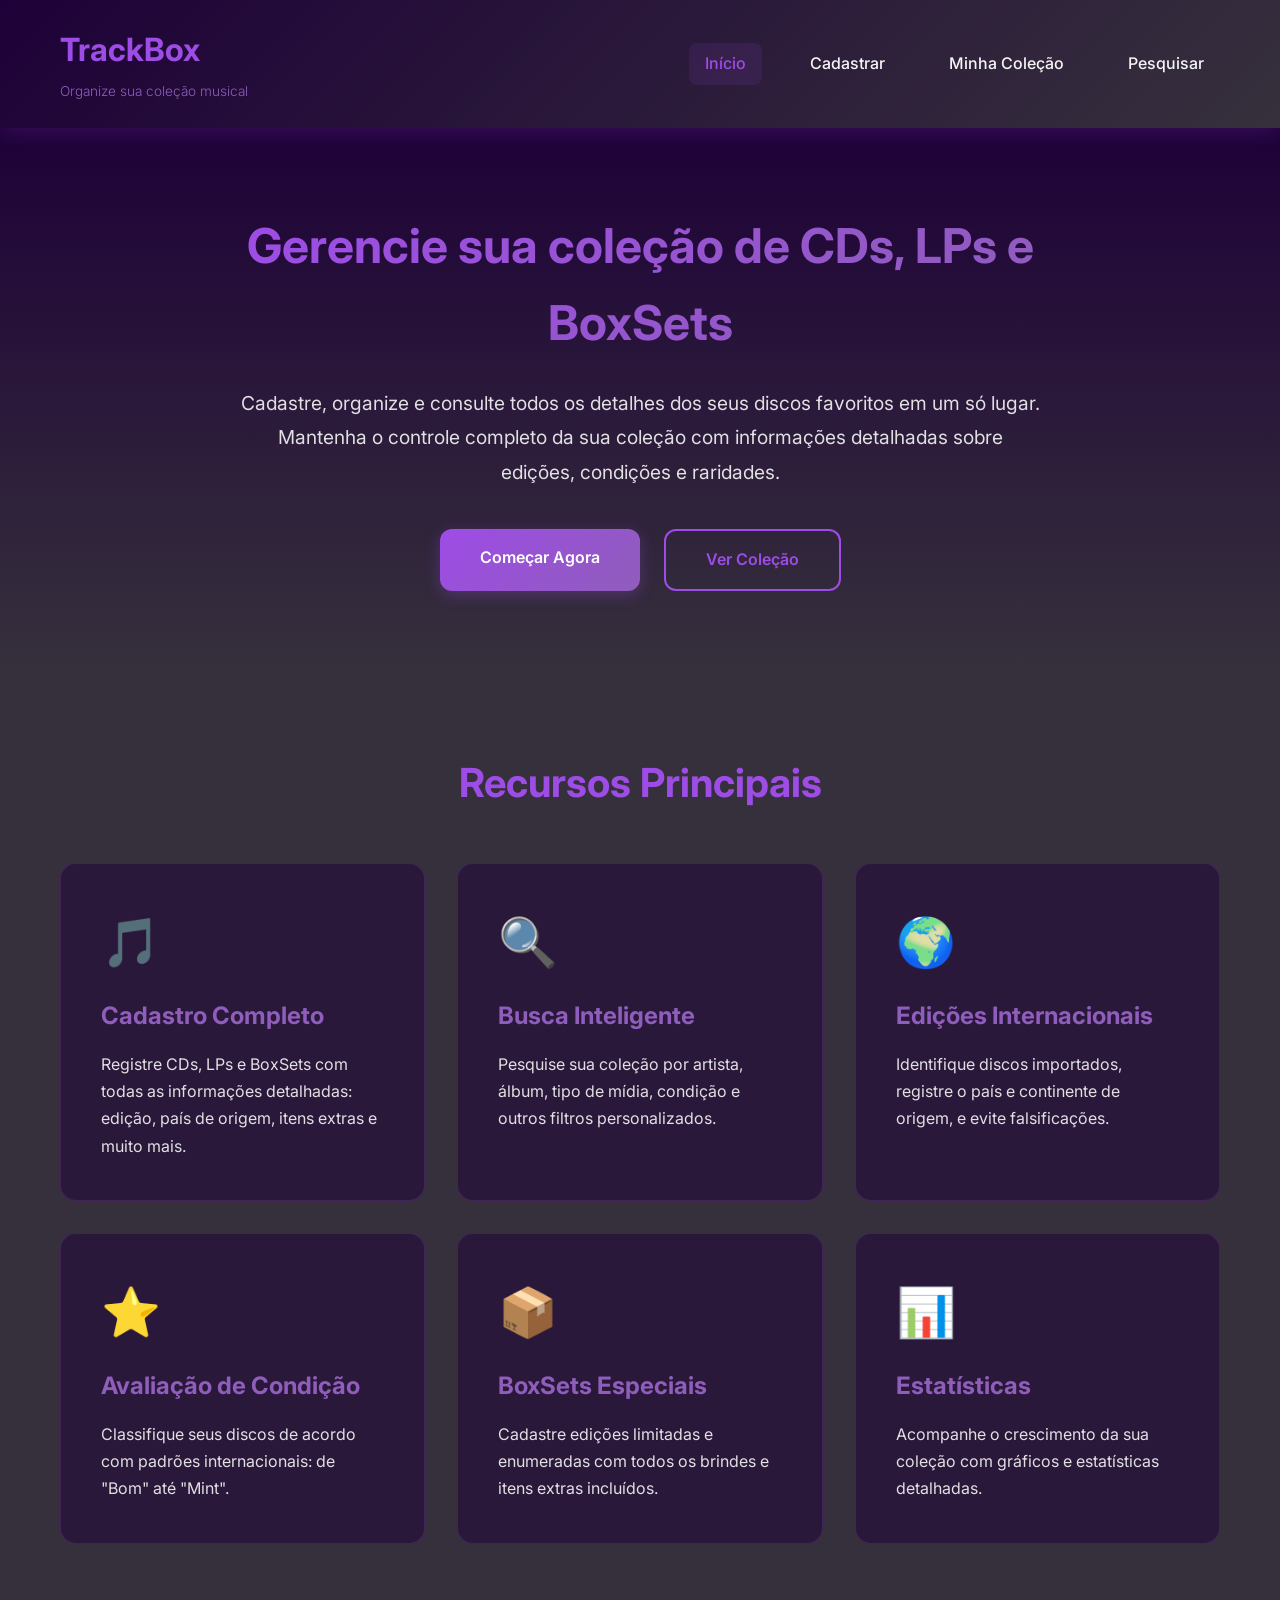
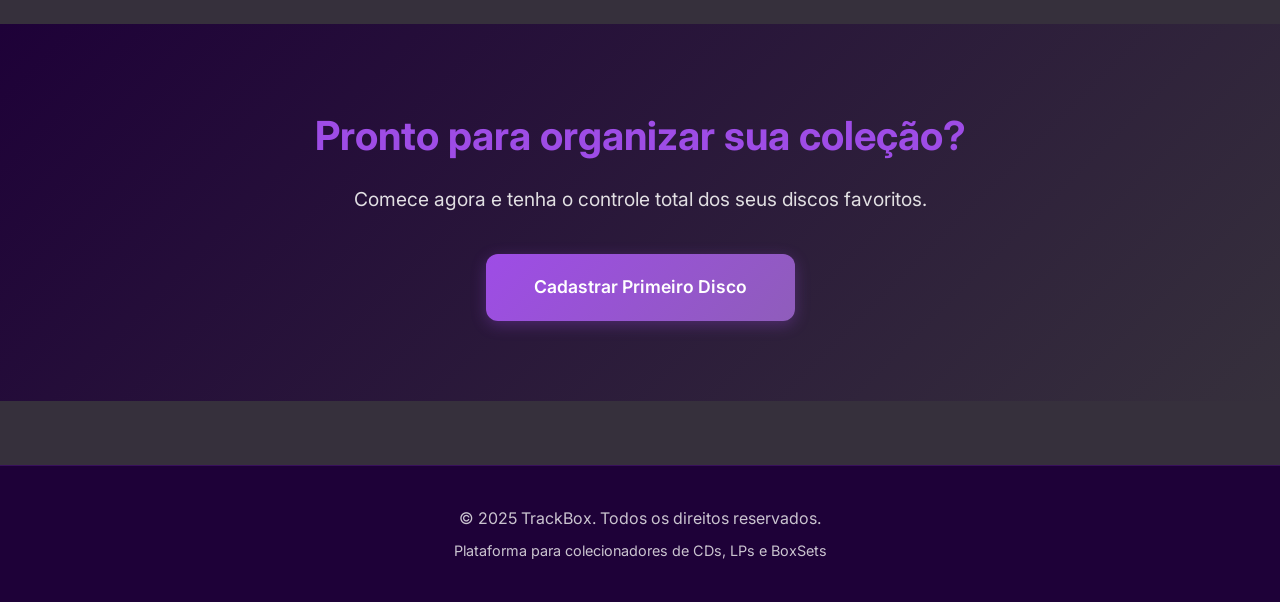
==== index.html @ e6fd6af4 "feat: adicionando arquivos iniciais" ====
<!DOCTYPE html>
<html lang="pt-BR">
<head>
    <meta charset="UTF-8">
    <meta name="viewport" content="width=device-width, initial-scale=1.0">
    <title>TrackBox - Sua Coleção de CDs e LPs</title>
    <link rel="stylesheet" href="styles.css">
    <link href="https://fonts.googleapis.com/css2?family=Inter:wght@300;400;500;600;700&display=swap" rel="stylesheet">

    <style>
        /* Reset e Configurações Globais */
* {
    margin: 0;
    padding: 0;
    box-sizing: border-box;
}

:root {
    --color-primary: #9E4CE6;
    --color-secondary: #8F5DBB;
    --color-dark: #1E0138;
    --color-background: #36303C;
    --color-text: #5E5566;
    --color-light: #f5f5f5;
    --color-white: #ffffff;
    --transition: all 0.3s ease;
}

body {
    font-family: 'Inter', -apple-system, BlinkMacSystemFont, 'Segoe UI', Roboto, sans-serif;
    background-color: var(--color-background);
    color: var(--color-light);
    line-height: 1.6;
    min-height: 100vh;
}

.container {
    max-width: 1200px;
    margin: 0 auto;
    padding: 0 20px;
}

/* Header */
.header {
    background: linear-gradient(135deg, var(--color-dark) 0%, var(--color-background) 100%);
    padding: 1.5rem 0;
    box-shadow: 0 4px 20px rgba(158, 76, 230, 0.2);
    position: sticky;
    top: 0;
    z-index: 1000;
}

.header .container {
    display: flex;
    justify-content: space-between;
    align-items: center;
    flex-wrap: wrap;
    gap: 1rem;
}

.logo h1 {
    font-size: 2rem;
    font-weight: 700;
    color: var(--color-primary);
    margin-bottom: 0.2rem;
}

.tagline {
    font-size: 0.85rem;
    color: var(--color-secondary);
    font-weight: 300;
}

.nav {
    display: flex;
    gap: 2rem;
    flex-wrap: wrap;
}

.nav-link {
    color: var(--color-light);
    text-decoration: none;
    font-weight: 500;
    padding: 0.5rem 1rem;
    border-radius: 8px;
    transition: var(--transition);
    position: relative;
}

.nav-link:hover,
.nav-link.active {
    color: var(--color-primary);
    background: rgba(158, 76, 230, 0.1);
}

/* Hero Section */
.hero {
    padding: 5rem 0;
    background: linear-gradient(180deg, var(--color-dark) 0%, var(--color-background) 100%);
}

.hero-content {
    text-align: center;
    max-width: 800px;
    margin: 0 auto;
}

.hero-title {
    font-size: 3rem;
    font-weight: 700;
    margin-bottom: 1.5rem;
    background: linear-gradient(135deg, var(--color-primary) 0%, var(--color-secondary) 100%);
    -webkit-background-clip: text;
    -webkit-text-fill-color: transparent;
    background-clip: text;
}

.hero-description {
    font-size: 1.2rem;
    color: var(--color-light);
    margin-bottom: 2.5rem;
    line-height: 1.8;
    opacity: 0.9;
}

.hero-buttons {
    display: flex;
    gap: 1.5rem;
    justify-content: center;
    flex-wrap: wrap;
}

/* Buttons */
.btn {
    padding: 1rem 2.5rem;
    border-radius: 12px;
    text-decoration: none;
    font-weight: 600;
    font-size: 1rem;
    transition: var(--transition);
    display: inline-block;
    cursor: pointer;
    border: none;
}

.btn-primary {
    background: linear-gradient(135deg, var(--color-primary) 0%, var(--color-secondary) 100%);
    color: var(--color-white);
    box-shadow: 0 4px 15px rgba(158, 76, 230, 0.3);
}

.btn-primary:hover {
    transform: translateY(-2px);
    box-shadow: 0 6px 25px rgba(158, 76, 230, 0.5);
}

.btn-secondary {
    background: transparent;
    color: var(--color-primary);
    border: 2px solid var(--color-primary);
}

.btn-secondary:hover {
    background: var(--color-primary);
    color: var(--color-white);
}

.btn-large {
    padding: 1.2rem 3rem;
    font-size: 1.1rem;
}

/* Features Section */
.features {
    padding: 5rem 0;
}

.section-title {
    text-align: center;
    font-size: 2.5rem;
    font-weight: 700;
    margin-bottom: 3rem;
    color: var(--color-primary);
}

.features-grid {
    display: grid;
    grid-template-columns: repeat(auto-fit, minmax(300px, 1fr));
    gap: 2rem;
}

.feature-card {
    background: rgba(30, 1, 56, 0.5);
    padding: 2.5rem;
    border-radius: 16px;
    border: 1px solid rgba(158, 76, 230, 0.2);
    transition: var(--transition);
}

.feature-card:hover {
    transform: translateY(-5px);
    border-color: var(--color-primary);
    box-shadow: 0 10px 30px rgba(158, 76, 230, 0.3);
}

.feature-icon {
    font-size: 3rem;
    margin-bottom: 1rem;
}

.feature-card h3 {
    font-size: 1.5rem;
    margin-bottom: 1rem;
    color: var(--color-secondary);
}

.feature-card p {
    color: var(--color-light);
    opacity: 0.9;
    line-height: 1.7;
}

/* CTA Section */
.cta {
    padding: 5rem 0;
    text-align: center;
    background: linear-gradient(135deg, var(--color-dark) 0%, var(--color-background) 100%);
}

.cta-title {
    font-size: 2.5rem;
    margin-bottom: 1rem;
    color: var(--color-primary);
}

.cta-description {
    font-size: 1.2rem;
    margin-bottom: 2.5rem;
    color: var(--color-light);
    opacity: 0.9;
}

/* Footer */
.footer {
    background: var(--color-dark);
    padding: 2rem 0;
    text-align: center;
    margin-top: 4rem;
    border-top: 1px solid rgba(158, 76, 230, 0.2);
}

.footer p {
    color: var(--color-light);
    opacity: 0.8;
    margin: 0.5rem 0;
}

.footer-note {
    font-size: 0.9rem;
    color: var(--color-secondary);
}

/* Form Styles */
.form-container {
    background: rgba(30, 1, 56, 0.5);
    border: 1px solid rgba(158, 76, 230, 0.2);
    border-radius: 16px;
    padding: 2.5rem;
    max-width: 800px;
    margin: 2rem auto;
}

.form-group {
    margin-bottom: 1.5rem;
}

.form-label {
    display: block;
    margin-bottom: 0.5rem;
    color: var(--color-secondary);
    font-weight: 500;
}

.form-input,
.form-select,
.form-textarea {
    width: 100%;
    padding: 0.875rem;
    background: rgba(54, 48, 60, 0.8);
    border: 1px solid rgba(158, 76, 230, 0.3);
    border-radius: 8px;
    color: var(--color-light);
    font-family: inherit;
    font-size: 1rem;
    transition: var(--transition);
}

.form-input:focus,
.form-select:focus,
.form-textarea:focus {
    outline: none;
    border-color: var(--color-primary);
    box-shadow: 0 0 0 3px rgba(158, 76, 230, 0.1);
}

.form-textarea {
    resize: vertical;
    min-height: 100px;
}

.form-radio-group {
    display: flex;
    gap: 1.5rem;
    flex-wrap: wrap;
}

.form-radio-label {
    display: flex;
    align-items: center;
    gap: 0.5rem;
    cursor: pointer;
}

.form-radio-label input[type="radio"] {
    accent-color: var(--color-primary);
}

/* Responsive */
@media (max-width: 768px) {
    .hero-title {
        font-size: 2rem;
    }
    
    .hero-description {
        font-size: 1rem;
    }
    
    .features-grid {
        grid-template-columns: 1fr;
    }
    
    .nav {
        gap: 1rem;
    }
    
    .nav-link {
        padding: 0.4rem 0.8rem;
        font-size: 0.9rem;
    }
}
    </style>

</head>
<body>
    <header class="header">
        <div class="container">
            <div class="logo">
                <h1>TrackBox</h1>
                <span class="tagline">Organize sua coleção musical</span>
            </div>
            <nav class="nav">
                <a href="index.html" class="nav-link active">Início</a>
                <a href="cadastrar.php" class="nav-link">Cadastrar</a>
                <a href="colecao.php" class="nav-link">Minha Coleção</a>
                <a href="pesquisar.php" class="nav-link">Pesquisar</a>
            </nav>
        </div>
    </header>

    <main class="main">
        <section class="hero">
            <div class="container">
                <div class="hero-content">
                    <h2 class="hero-title">Gerencie sua coleção de CDs, LPs e BoxSets</h2>
                    <p class="hero-description">
                        Cadastre, organize e consulte todos os detalhes dos seus discos favoritos em um só lugar.
                        Mantenha o controle completo da sua coleção com informações detalhadas sobre edições, condições e raridades.
                    </p>
                    <div class="hero-buttons">
                        <a href="cadastrar.php" class="btn btn-primary">Começar Agora</a>
                        <a href="colecao.php" class="btn btn-secondary">Ver Coleção</a>
                    </div>
                </div>
            </div>
        </section>

        <section class="features">
            <div class="container">
                <h2 class="section-title">Recursos Principais</h2>
                <div class="features-grid">
                    <div class="feature-card">
                        <div class="feature-icon">🎵</div>
                        <h3>Cadastro Completo</h3>
                        <p>Registre CDs, LPs e BoxSets com todas as informações detalhadas: edição, país de origem, itens extras e muito mais.</p>
                    </div>
                    <div class="feature-card">
                        <div class="feature-icon">🔍</div>
                        <h3>Busca Inteligente</h3>
                        <p>Pesquise sua coleção por artista, álbum, tipo de mídia, condição e outros filtros personalizados.</p>
                    </div>
                    <div class="feature-card">
                        <div class="feature-icon">🌍</div>
                        <h3>Edições Internacionais</h3>
                        <p>Identifique discos importados, registre o país e continente de origem, e evite falsificações.</p>
                    </div>
                    <div class="feature-card">
                        <div class="feature-icon">⭐</div>
                        <h3>Avaliação de Condição</h3>
                        <p>Classifique seus discos de acordo com padrões internacionais: de "Bom" até "Mint".</p>
                    </div>
                    <div class="feature-card">
                        <div class="feature-icon">📦</div>
                        <h3>BoxSets Especiais</h3>
                        <p>Cadastre edições limitadas e enumeradas com todos os brindes e itens extras incluídos.</p>
                    </div>
                    <div class="feature-card">
                        <div class="feature-icon">📊</div>
                        <h3>Estatísticas</h3>
                        <p>Acompanhe o crescimento da sua coleção com gráficos e estatísticas detalhadas.</p>
                    </div>
                </div>
            </div>
        </section>

        <section class="cta">
            <div class="container">
                <h2 class="cta-title">Pronto para organizar sua coleção?</h2>
                <p class="cta-description">Comece agora e tenha o controle total dos seus discos favoritos.</p>
                <a href="cadastrar.php" class="btn btn-primary btn-large">Cadastrar Primeiro Disco</a>
            </div>
        </section>
    </main>

    <footer class="footer">
        <div class="container">
            <p>&copy; 2025 TrackBox. Todos os direitos reservados.</p>
            <p class="footer-note">Plataforma para colecionadores de CDs, LPs e BoxSets</p>
        </div>
    </footer>

    <script src="script.js"></script>
</body>
</html>
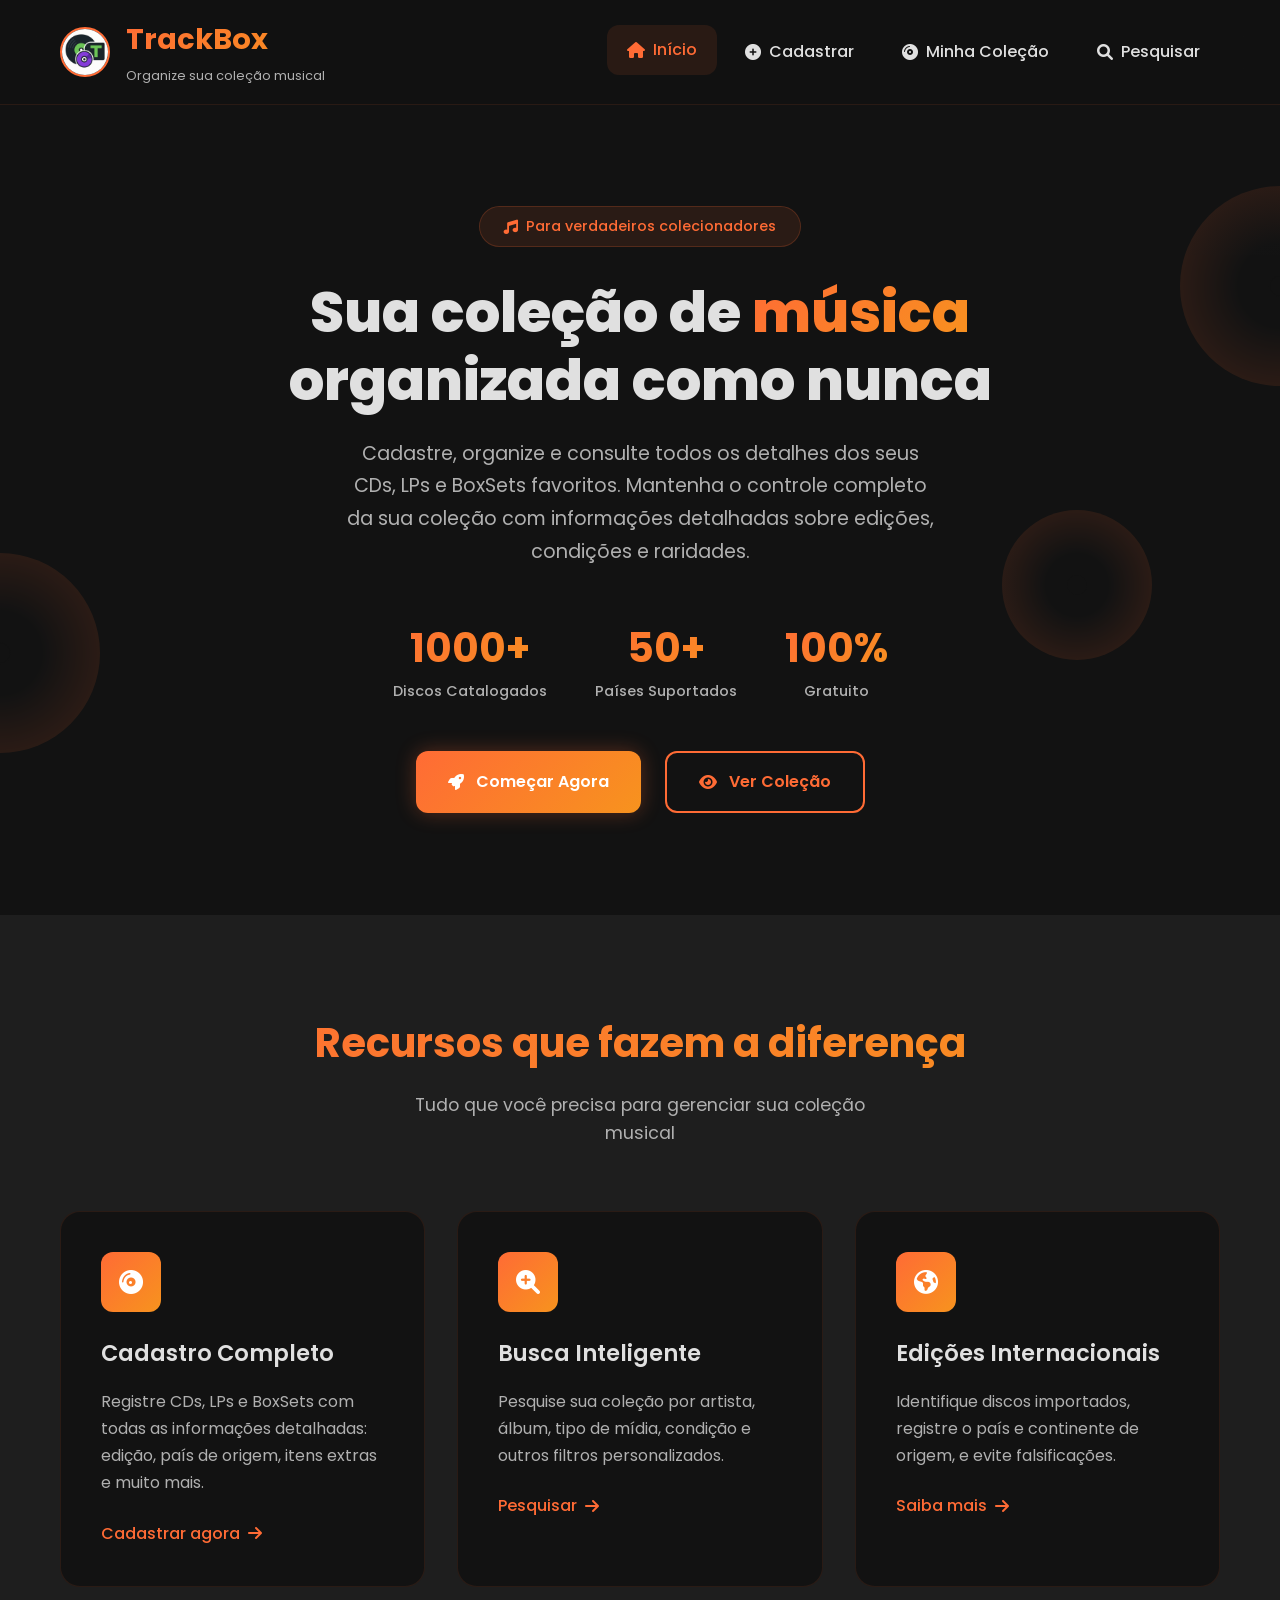
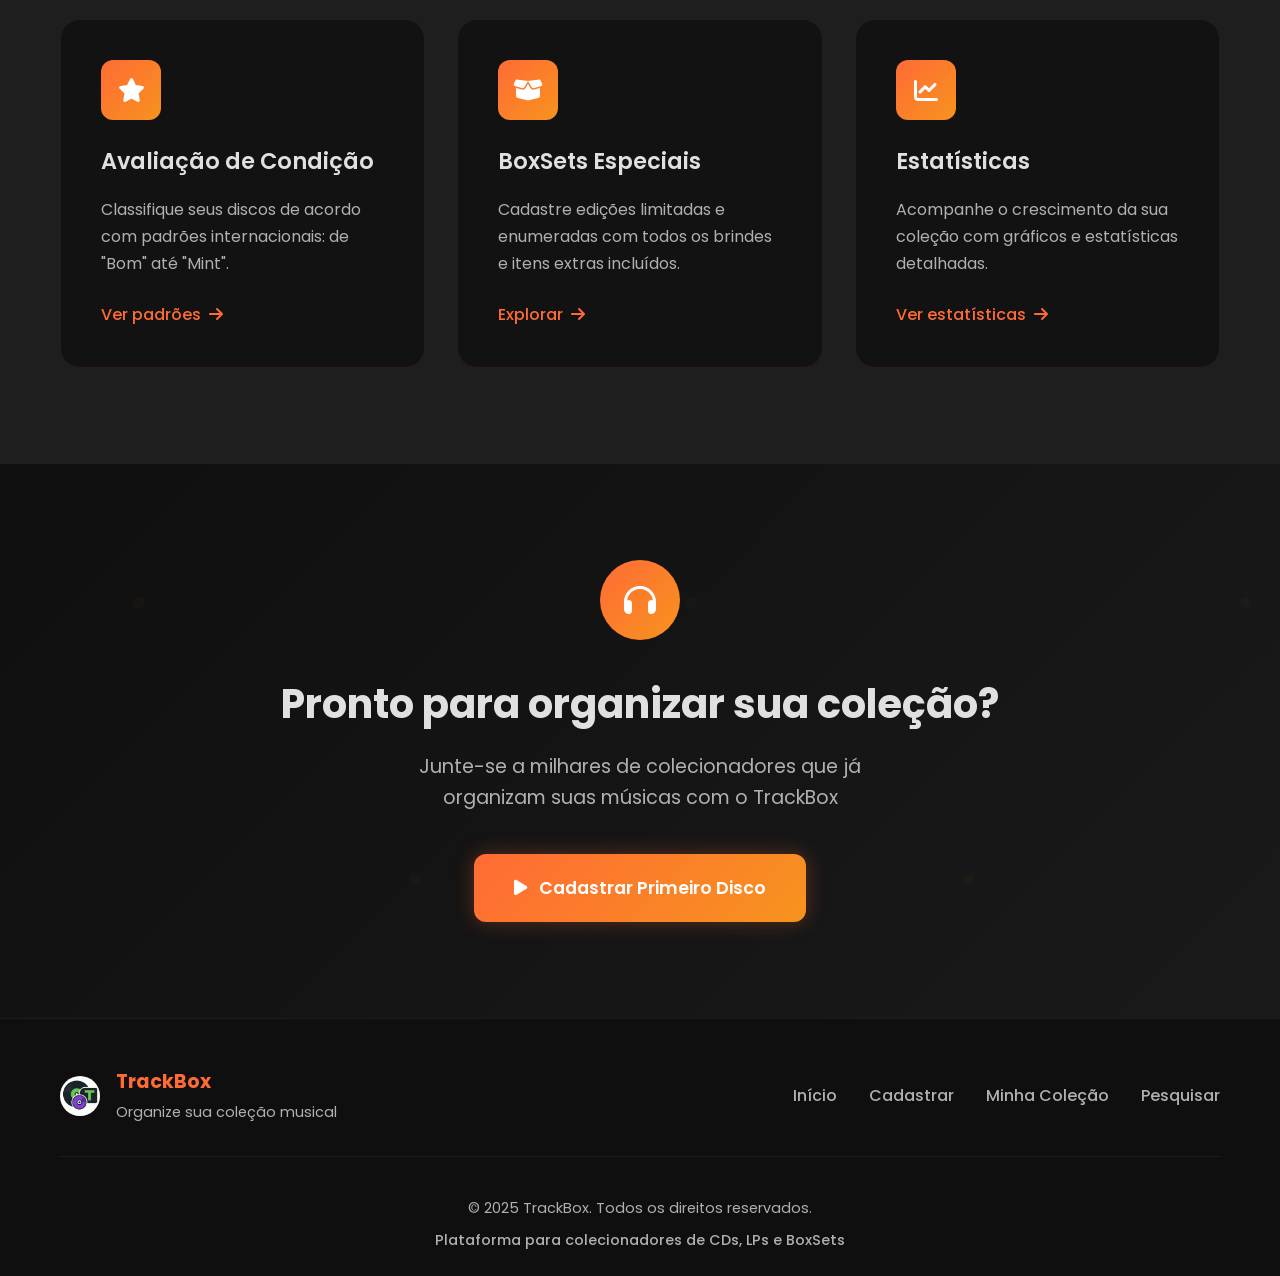
==== commit 59ad5b04: "fix: organizar arquivos iniciais e ajustar os direcionamentos" ====
--- a/index.html
+++ b/index.html
@@ -4,381 +4,93 @@
     <meta charset="UTF-8">
     <meta name="viewport" content="width=device-width, initial-scale=1.0">
     <title>TrackBox - Sua Coleção de CDs e LPs</title>
-    <link rel="stylesheet" href="styles.css">
-    <link href="https://fonts.googleapis.com/css2?family=Inter:wght@300;400;500;600;700&display=swap" rel="stylesheet">
-
-    <style>
-        /* Reset e Configurações Globais */
-* {
-    margin: 0;
-    padding: 0;
-    box-sizing: border-box;
-}
-
-:root {
-    --color-primary: #9E4CE6;
-    --color-secondary: #8F5DBB;
-    --color-dark: #1E0138;
-    --color-background: #36303C;
-    --color-text: #5E5566;
-    --color-light: #f5f5f5;
-    --color-white: #ffffff;
-    --transition: all 0.3s ease;
-}
-
-body {
-    font-family: 'Inter', -apple-system, BlinkMacSystemFont, 'Segoe UI', Roboto, sans-serif;
-    background-color: var(--color-background);
-    color: var(--color-light);
-    line-height: 1.6;
-    min-height: 100vh;
-}
-
-.container {
-    max-width: 1200px;
-    margin: 0 auto;
-    padding: 0 20px;
-}
-
-/* Header */
-.header {
-    background: linear-gradient(135deg, var(--color-dark) 0%, var(--color-background) 100%);
-    padding: 1.5rem 0;
-    box-shadow: 0 4px 20px rgba(158, 76, 230, 0.2);
-    position: sticky;
-    top: 0;
-    z-index: 1000;
-}
-
-.header .container {
-    display: flex;
-    justify-content: space-between;
-    align-items: center;
-    flex-wrap: wrap;
-    gap: 1rem;
-}
-
-.logo h1 {
-    font-size: 2rem;
-    font-weight: 700;
-    color: var(--color-primary);
-    margin-bottom: 0.2rem;
-}
-
-.tagline {
-    font-size: 0.85rem;
-    color: var(--color-secondary);
-    font-weight: 300;
-}
-
-.nav {
-    display: flex;
-    gap: 2rem;
-    flex-wrap: wrap;
-}
-
-.nav-link {
-    color: var(--color-light);
-    text-decoration: none;
-    font-weight: 500;
-    padding: 0.5rem 1rem;
-    border-radius: 8px;
-    transition: var(--transition);
-    position: relative;
-}
-
-.nav-link:hover,
-.nav-link.active {
-    color: var(--color-primary);
-    background: rgba(158, 76, 230, 0.1);
-}
-
-/* Hero Section */
-.hero {
-    padding: 5rem 0;
-    background: linear-gradient(180deg, var(--color-dark) 0%, var(--color-background) 100%);
-}
-
-.hero-content {
-    text-align: center;
-    max-width: 800px;
-    margin: 0 auto;
-}
-
-.hero-title {
-    font-size: 3rem;
-    font-weight: 700;
-    margin-bottom: 1.5rem;
-    background: linear-gradient(135deg, var(--color-primary) 0%, var(--color-secondary) 100%);
-    -webkit-background-clip: text;
-    -webkit-text-fill-color: transparent;
-    background-clip: text;
-}
-
-.hero-description {
-    font-size: 1.2rem;
-    color: var(--color-light);
-    margin-bottom: 2.5rem;
-    line-height: 1.8;
-    opacity: 0.9;
-}
-
-.hero-buttons {
-    display: flex;
-    gap: 1.5rem;
-    justify-content: center;
-    flex-wrap: wrap;
-}
-
-/* Buttons */
-.btn {
-    padding: 1rem 2.5rem;
-    border-radius: 12px;
-    text-decoration: none;
-    font-weight: 600;
-    font-size: 1rem;
-    transition: var(--transition);
-    display: inline-block;
-    cursor: pointer;
-    border: none;
-}
-
-.btn-primary {
-    background: linear-gradient(135deg, var(--color-primary) 0%, var(--color-secondary) 100%);
-    color: var(--color-white);
-    box-shadow: 0 4px 15px rgba(158, 76, 230, 0.3);
-}
-
-.btn-primary:hover {
-    transform: translateY(-2px);
-    box-shadow: 0 6px 25px rgba(158, 76, 230, 0.5);
-}
-
-.btn-secondary {
-    background: transparent;
-    color: var(--color-primary);
-    border: 2px solid var(--color-primary);
-}
-
-.btn-secondary:hover {
-    background: var(--color-primary);
-    color: var(--color-white);
-}
-
-.btn-large {
-    padding: 1.2rem 3rem;
-    font-size: 1.1rem;
-}
-
-/* Features Section */
-.features {
-    padding: 5rem 0;
-}
-
-.section-title {
-    text-align: center;
-    font-size: 2.5rem;
-    font-weight: 700;
-    margin-bottom: 3rem;
-    color: var(--color-primary);
-}
-
-.features-grid {
-    display: grid;
-    grid-template-columns: repeat(auto-fit, minmax(300px, 1fr));
-    gap: 2rem;
-}
-
-.feature-card {
-    background: rgba(30, 1, 56, 0.5);
-    padding: 2.5rem;
-    border-radius: 16px;
-    border: 1px solid rgba(158, 76, 230, 0.2);
-    transition: var(--transition);
-}
-
-.feature-card:hover {
-    transform: translateY(-5px);
-    border-color: var(--color-primary);
-    box-shadow: 0 10px 30px rgba(158, 76, 230, 0.3);
-}
-
-.feature-icon {
-    font-size: 3rem;
-    margin-bottom: 1rem;
-}
-
-.feature-card h3 {
-    font-size: 1.5rem;
-    margin-bottom: 1rem;
-    color: var(--color-secondary);
-}
-
-.feature-card p {
-    color: var(--color-light);
-    opacity: 0.9;
-    line-height: 1.7;
-}
-
-/* CTA Section */
-.cta {
-    padding: 5rem 0;
-    text-align: center;
-    background: linear-gradient(135deg, var(--color-dark) 0%, var(--color-background) 100%);
-}
-
-.cta-title {
-    font-size: 2.5rem;
-    margin-bottom: 1rem;
-    color: var(--color-primary);
-}
-
-.cta-description {
-    font-size: 1.2rem;
-    margin-bottom: 2.5rem;
-    color: var(--color-light);
-    opacity: 0.9;
-}
-
-/* Footer */
-.footer {
-    background: var(--color-dark);
-    padding: 2rem 0;
-    text-align: center;
-    margin-top: 4rem;
-    border-top: 1px solid rgba(158, 76, 230, 0.2);
-}
-
-.footer p {
-    color: var(--color-light);
-    opacity: 0.8;
-    margin: 0.5rem 0;
-}
-
-.footer-note {
-    font-size: 0.9rem;
-    color: var(--color-secondary);
-}
-
-/* Form Styles */
-.form-container {
-    background: rgba(30, 1, 56, 0.5);
-    border: 1px solid rgba(158, 76, 230, 0.2);
-    border-radius: 16px;
-    padding: 2.5rem;
-    max-width: 800px;
-    margin: 2rem auto;
-}
-
-.form-group {
-    margin-bottom: 1.5rem;
-}
-
-.form-label {
-    display: block;
-    margin-bottom: 0.5rem;
-    color: var(--color-secondary);
-    font-weight: 500;
-}
-
-.form-input,
-.form-select,
-.form-textarea {
-    width: 100%;
-    padding: 0.875rem;
-    background: rgba(54, 48, 60, 0.8);
-    border: 1px solid rgba(158, 76, 230, 0.3);
-    border-radius: 8px;
-    color: var(--color-light);
-    font-family: inherit;
-    font-size: 1rem;
-    transition: var(--transition);
-}
-
-.form-input:focus,
-.form-select:focus,
-.form-textarea:focus {
-    outline: none;
-    border-color: var(--color-primary);
-    box-shadow: 0 0 0 3px rgba(158, 76, 230, 0.1);
-}
-
-.form-textarea {
-    resize: vertical;
-    min-height: 100px;
-}
-
-.form-radio-group {
-    display: flex;
-    gap: 1.5rem;
-    flex-wrap: wrap;
-}
-
-.form-radio-label {
-    display: flex;
-    align-items: center;
-    gap: 0.5rem;
-    cursor: pointer;
-}
-
-.form-radio-label input[type="radio"] {
-    accent-color: var(--color-primary);
-}
-
-/* Responsive */
-@media (max-width: 768px) {
-    .hero-title {
-        font-size: 2rem;
-    }
-    
-    .hero-description {
-        font-size: 1rem;
-    }
-    
-    .features-grid {
-        grid-template-columns: 1fr;
-    }
-    
-    .nav {
-        gap: 1rem;
-    }
-    
-    .nav-link {
-        padding: 0.4rem 0.8rem;
-        font-size: 0.9rem;
-    }
-}
-    </style>
-
+    <link rel="icon" type="image/x-icon" href="assets/img/TrackBox.ico">
+    <link rel="stylesheet" href="assets/css/style.css">
+    <link href="https://fonts.googleapis.com/css2?family=Poppins:wght@300;400;500;600;700;800&display=swap" rel="stylesheet">
+    <link rel="stylesheet" href="https://cdnjs.cloudflare.com/ajax/libs/font-awesome/6.0.0/css/all.min.css">
 </head>
 <body>
+
     <header class="header">
         <div class="container">
             <div class="logo">
-                <h1>TrackBox</h1>
-                <span class="tagline">Organize sua coleção musical</span>
+                <img src="assets/img/TrackBoxLogo.png" alt="TrackBox Logo" class="logo-img">
+                <div class="logo-text">
+                    <h1>TrackBox</h1>
+                    <span class="tagline">Organize sua coleção musical</span>
+                </div>
             </div>
             <nav class="nav">
-                <a href="index.html" class="nav-link active">Início</a>
-                <a href="cadastrar.php" class="nav-link">Cadastrar</a>
-                <a href="colecao.php" class="nav-link">Minha Coleção</a>
-                <a href="pesquisar.php" class="nav-link">Pesquisar</a>
+                <a href="index.html" class="nav-link active">
+                    <i class="fas fa-home"></i>
+                    <span>Início</span>
+                </a>
+                <a href="register.html" class="nav-link">
+                    <i class="fas fa-plus-circle"></i>
+                    <span>Cadastrar</span>
+                </a>
+                <a href="colecao.html" class="nav-link">
+                    <i class="fas fa-compact-disc"></i>
+                    <span>Minha Coleção</span>
+                </a>
+                <a href="pesquisar.php" class="nav-link">
+                    <i class="fas fa-search"></i>
+                    <span>Pesquisar</span>
+                </a>
             </nav>
+            <button class="mobile-menu-btn">
+                <i class="fas fa-bars"></i>
+            </button>
         </div>
     </header>
 
     <main class="main">
         <section class="hero">
+            <div class="hero-background">
+                <div class="vinyl-animation">
+                    <div class="vinyl vinyl-1"></div>
+                    <div class="vinyl vinyl-2"></div>
+                    <div class="vinyl vinyl-3"></div>
+                </div>
+            </div>
             <div class="container">
                 <div class="hero-content">
-                    <h2 class="hero-title">Gerencie sua coleção de CDs, LPs e BoxSets</h2>
+                    <div class="hero-badge">
+                        <i class="fas fa-music"></i>
+                        <span>Para verdadeiros colecionadores</span>
+                    </div>
+                    <h2 class="hero-title">
+                        Sua coleção de <span class="highlight">música</span> 
+                        organizada como nunca
+                    </h2>
                     <p class="hero-description">
-                        Cadastre, organize e consulte todos os detalhes dos seus discos favoritos em um só lugar.
-                        Mantenha o controle completo da sua coleção com informações detalhadas sobre edições, condições e raridades.
+                        Cadastre, organize e consulte todos os detalhes dos seus CDs, LPs e BoxSets favoritos. 
+                        Mantenha o controle completo da sua coleção com informações detalhadas sobre edições, 
+                        condições e raridades.
                     </p>
+                    <div class="hero-stats">
+                        <div class="stat">
+                            <div class="stat-number">1000+</div>
+                            <div class="stat-label">Discos Catalogados</div>
+                        </div>
+                        <div class="stat">
+                            <div class="stat-number">50+</div>
+                            <div class="stat-label">Países Suportados</div>
+                        </div>
+                        <div class="stat">
+                            <div class="stat-number">100%</div>
+                            <div class="stat-label">Gratuito</div>
+                        </div>
+                    </div>
                     <div class="hero-buttons">
-                        <a href="cadastrar.php" class="btn btn-primary">Começar Agora</a>
-                        <a href="colecao.php" class="btn btn-secondary">Ver Coleção</a>
+                        <a href="register.html" class="btn btn-primary">
+                            <i class="fas fa-rocket"></i>
+                            Começar Agora
+                        </a>
+                        <a href="colecao.html" class="btn btn-secondary">
+                            <i class="fas fa-eye"></i>
+                            Ver Coleção
+                        </a>
                     </div>
                 </div>
             </div>
@@ -386,37 +98,70 @@
 
         <section class="features">
             <div class="container">
-                <h2 class="section-title">Recursos Principais</h2>
+                <div class="section-header">
+                    <h2 class="section-title">Recursos que fazem a diferença</h2>
+                    <p class="section-subtitle">Tudo que você precisa para gerenciar sua coleção musical</p>
+                </div>
                 <div class="features-grid">
                     <div class="feature-card">
-                        <div class="feature-icon">🎵</div>
+                        <div class="feature-icon">
+                            <i class="fas fa-compact-disc"></i>
+                        </div>
                         <h3>Cadastro Completo</h3>
                         <p>Registre CDs, LPs e BoxSets com todas as informações detalhadas: edição, país de origem, itens extras e muito mais.</p>
-                    </div>
-                    <div class="feature-card">
-                        <div class="feature-icon">🔍</div>
+                        <div class="feature-link">
+                            <a href="register.html">Cadastrar agora <i class="fas fa-arrow-right"></i></a>
+                        </div>
+                    </div>
+                    <div class="feature-card">
+                        <div class="feature-icon">
+                            <i class="fas fa-search-plus"></i>
+                        </div>
                         <h3>Busca Inteligente</h3>
                         <p>Pesquise sua coleção por artista, álbum, tipo de mídia, condição e outros filtros personalizados.</p>
-                    </div>
-                    <div class="feature-card">
-                        <div class="feature-icon">🌍</div>
+                        <div class="feature-link">
+                            <a href="pesquisar.php">Pesquisar <i class="fas fa-arrow-right"></i></a>
+                        </div>
+                    </div>
+                    <div class="feature-card">
+                        <div class="feature-icon">
+                            <i class="fas fa-globe-americas"></i>
+                        </div>
                         <h3>Edições Internacionais</h3>
                         <p>Identifique discos importados, registre o país e continente de origem, e evite falsificações.</p>
-                    </div>
-                    <div class="feature-card">
-                        <div class="feature-icon">⭐</div>
+                        <div class="feature-link">
+                            <a href="#">Saiba mais <i class="fas fa-arrow-right"></i></a>
+                        </div>
+                    </div>
+                    <div class="feature-card">
+                        <div class="feature-icon">
+                            <i class="fas fa-star"></i>
+                        </div>
                         <h3>Avaliação de Condição</h3>
                         <p>Classifique seus discos de acordo com padrões internacionais: de "Bom" até "Mint".</p>
-                    </div>
-                    <div class="feature-card">
-                        <div class="feature-icon">📦</div>
+                        <div class="feature-link">
+                            <a href="#">Ver padrões <i class="fas fa-arrow-right"></i></a>
+                        </div>
+                    </div>
+                    <div class="feature-card">
+                        <div class="feature-icon">
+                            <i class="fas fa-box-open"></i>
+                        </div>
                         <h3>BoxSets Especiais</h3>
                         <p>Cadastre edições limitadas e enumeradas com todos os brindes e itens extras incluídos.</p>
-                    </div>
-                    <div class="feature-card">
-                        <div class="feature-icon">📊</div>
+                        <div class="feature-link">
+                            <a href="#">Explorar <i class="fas fa-arrow-right"></i></a>
+                        </div>
+                    </div>
+                    <div class="feature-card">
+                        <div class="feature-icon">
+                            <i class="fas fa-chart-line"></i>
+                        </div>
                         <h3>Estatísticas</h3>
                         <p>Acompanhe o crescimento da sua coleção com gráficos e estatísticas detalhadas.</p>
+                        <div class="feature-link">
+                            <a href="colecao.html">Ver estatísticas <i class="fas fa-arrow-right"></i></a>
+                        </div>
                     </div>
                 </div>
             </div>
@@ -424,17 +169,44 @@
 
         <section class="cta">
             <div class="container">
-                <h2 class="cta-title">Pronto para organizar sua coleção?</h2>
-                <p class="cta-description">Comece agora e tenha o controle total dos seus discos favoritos.</p>
-                <a href="cadastrar.php" class="btn btn-primary btn-large">Cadastrar Primeiro Disco</a>
+                <div class="cta-content">
+                    <div class="cta-icon">
+                        <i class="fas fa-headphones"></i>
+                    </div>
+                    <h2 class="cta-title">Pronto para organizar sua coleção?</h2>
+                    <p class="cta-description">
+                        Junte-se a milhares de colecionadores que já organizam suas músicas com o TrackBox
+                    </p>
+                    <a href="register.html" class="btn btn-primary btn-large">
+                        <i class="fas fa-play"></i>
+                        Cadastrar Primeiro Disco
+                    </a>
+                </div>
             </div>
         </section>
     </main>
 
     <footer class="footer">
         <div class="container">
-            <p>&copy; 2025 TrackBox. Todos os direitos reservados.</p>
-            <p class="footer-note">Plataforma para colecionadores de CDs, LPs e BoxSets</p>
+            <div class="footer-content">
+                <div class="footer-logo">
+                    <img src="assets/img/TrackBoxLogo.png" alt="TrackBox Logo" class="footer-logo-img">
+                    <div>
+                        <h3>TrackBox</h3>
+                        <p>Organize sua coleção musical</p>
+                    </div>
+                </div>
+                <div class="footer-links">
+                    <a href="index.html">Início</a>
+                    <a href="register.html">Cadastrar</a>
+                    <a href="colecao.html">Minha Coleção</a>
+                    <a href="pesquisar.php">Pesquisar</a>
+                </div>
+            </div>
+            <div class="footer-bottom">
+                <p>&copy; 2025 TrackBox. Todos os direitos reservados.</p>
+                <p class="footer-note">Plataforma para colecionadores de CDs, LPs e BoxSets</p>
+            </div>
         </div>
     </footer>
 
--- a/assets/css/style.css
+++ b/assets/css/style.css
@@ -0,0 +1,788 @@
+/* Reset e Configurações Globais */
+* {
+    margin: 0;
+    padding: 0;
+    box-sizing: border-box;
+}
+
+:root {
+    --color-primary: #FF6B35;
+    --color-secondary: #F7931E;
+    --color-accent: #FFD23F;
+    --color-dark: #1A1A1A;
+    --color-darker: #0F0F0F;
+    --color-background: #121212;
+    --color-surface: #1E1E1E;
+    --color-text: #E0E0E0;
+    --color-text-secondary: #B0B0B0;
+    --color-white: #FFFFFF;
+    --color-success: #4CAF50;
+    --color-warning: #FF9800;
+    --color-error: #F44336;
+    
+    --gradient-primary: linear-gradient(135deg, var(--color-primary) 0%, var(--color-secondary) 100%);
+    --gradient-accent: linear-gradient(135deg, var(--color-secondary) 0%, var(--color-accent) 100%);
+    --gradient-dark: linear-gradient(135deg, var(--color-darker) 0%, var(--color-dark) 100%);
+    
+    --shadow-small: 0 2px 8px rgba(0, 0, 0, 0.1);
+    --shadow-medium: 0 4px 16px rgba(0, 0, 0, 0.15);
+    --shadow-large: 0 8px 32px rgba(0, 0, 0, 0.2);
+    --shadow-glow: 0 0 20px rgba(255, 107, 53, 0.3);
+    
+    --transition: all 0.3s cubic-bezier(0.4, 0, 0.2, 1);
+    --transition-fast: all 0.2s cubic-bezier(0.4, 0, 0.2, 1);
+    
+    --border-radius: 12px;
+    --border-radius-large: 20px;
+}
+
+body {
+    font-family: 'Poppins', -apple-system, BlinkMacSystemFont, 'Segoe UI', Roboto, sans-serif;
+    background: var(--color-background);
+    color: var(--color-text);
+    line-height: 1.6;
+    min-height: 100vh;
+    overflow-x: hidden;
+}
+
+.container {
+    max-width: 1200px;
+    margin: 0 auto;
+    padding: 0 20px;
+}
+
+/* Header */
+.header {
+    background: rgba(18, 18, 18, 0.95);
+    backdrop-filter: blur(20px);
+    padding: 1rem 0;
+    position: sticky;
+    top: 0;
+    z-index: 1000;
+    border-bottom: 1px solid rgba(255, 107, 53, 0.1);
+}
+
+.header .container {
+    display: flex;
+    justify-content: space-between;
+    align-items: center;
+}
+
+.logo {
+    display: flex;
+    align-items: center;
+    gap: 1rem;
+}
+
+.logo-img {
+    width: 50px;
+    height: 50px;
+    border-radius: 50%;
+    object-fit: cover;
+    border: 2px solid var(--color-primary);
+}
+
+.logo-text h1 {
+    font-size: 1.8rem;
+    font-weight: 700;
+    background: var(--gradient-primary);
+    -webkit-background-clip: text;
+    -webkit-text-fill-color: transparent;
+    background-clip: text;
+}
+
+.tagline {
+    font-size: 0.8rem;
+    color: var(--color-text-secondary);
+    font-weight: 400;
+}
+
+.nav {
+    display: flex;
+    gap: 0.5rem;
+}
+
+.nav-link {
+    display: flex;
+    align-items: center;
+    gap: 0.5rem;
+    color: var(--color-text);
+    text-decoration: none;
+    font-weight: 500;
+    padding: 0.75rem 1.25rem;
+    border-radius: var(--border-radius);
+    transition: var(--transition);
+    position: relative;
+}
+
+.nav-link:hover,
+.nav-link.active {
+    color: var(--color-primary);
+    background: rgba(255, 107, 53, 0.1);
+    transform: translateY(-2px);
+}
+
+.nav-link i {
+    font-size: 1rem;
+}
+
+.mobile-menu-btn {
+    display: none;
+    background: none;
+    border: none;
+    color: var(--color-text);
+    font-size: 1.5rem;
+    cursor: pointer;
+    padding: 0.5rem;
+    border-radius: var(--border-radius);
+    transition: var(--transition);
+}
+
+.mobile-menu-btn:hover {
+    color: var(--color-primary);
+    background: rgba(255, 107, 53, 0.1);
+}
+
+/* Hero Section */
+.hero {
+    position: relative;
+    padding: 6rem 0;
+    min-height: 90vh;
+    display: flex;
+    align-items: center;
+    overflow: hidden;
+}
+
+.hero-background {
+    position: absolute;
+    top: 0;
+    left: 0;
+    width: 100%;
+    height: 100%;
+    z-index: -1;
+}
+
+.vinyl-animation {
+    position: absolute;
+    width: 100%;
+    height: 100%;
+}
+
+.vinyl {
+    position: absolute;
+    width: 200px;
+    height: 200px;
+    border-radius: 50%;
+    background: radial-gradient(circle at center, 
+        var(--color-darker) 0%, 
+        var(--color-dark) 30%, 
+        var(--color-primary) 70%, 
+        var(--color-secondary) 100%);
+    opacity: 0.1;
+    animation: rotate 20s linear infinite;
+}
+
+.vinyl::before {
+    content: '';
+    position: absolute;
+    top: 50%;
+    left: 50%;
+    transform: translate(-50%, -50%);
+    width: 20px;
+    height: 20px;
+    background: var(--color-background);
+    border-radius: 50%;
+}
+
+.vinyl-1 {
+    top: 10%;
+    right: -100px;
+    animation-duration: 25s;
+}
+
+.vinyl-2 {
+    bottom: 20%;
+    left: -100px;
+    animation-duration: 30s;
+    animation-direction: reverse;
+}
+
+.vinyl-3 {
+    top: 50%;
+    right: 10%;
+    width: 150px;
+    height: 150px;
+    animation-duration: 35s;
+}
+
+@keyframes rotate {
+    from { transform: rotate(0deg); }
+    to { transform: rotate(360deg); }
+}
+
+.hero-content {
+    text-align: center;
+    max-width: 800px;
+    margin: 0 auto;
+    z-index: 1;
+}
+
+.hero-badge {
+    display: inline-flex;
+    align-items: center;
+    gap: 0.5rem;
+    background: rgba(255, 107, 53, 0.1);
+    color: var(--color-primary);
+    padding: 0.5rem 1.5rem;
+    border-radius: 50px;
+    font-size: 0.9rem;
+    font-weight: 500;
+    margin-bottom: 2rem;
+    border: 1px solid rgba(255, 107, 53, 0.2);
+}
+
+.hero-title {
+    font-size: 3.5rem;
+    font-weight: 800;
+    margin-bottom: 1.5rem;
+    line-height: 1.2;
+}
+
+.highlight {
+    background: var(--gradient-primary);
+    -webkit-background-clip: text;
+    -webkit-text-fill-color: transparent;
+    background-clip: text;
+}
+
+.hero-description {
+    font-size: 1.2rem;
+    color: var(--color-text-secondary);
+    margin-bottom: 3rem;
+    line-height: 1.7;
+    max-width: 600px;
+    margin-left: auto;
+    margin-right: auto;
+}
+
+.hero-stats {
+    display: flex;
+    justify-content: center;
+    gap: 3rem;
+    margin-bottom: 3rem;
+    flex-wrap: wrap;
+}
+
+.stat {
+    text-align: center;
+}
+
+.stat-number {
+    font-size: 2.5rem;
+    font-weight: 700;
+    background: var(--gradient-primary);
+    -webkit-background-clip: text;
+    -webkit-text-fill-color: transparent;
+    background-clip: text;
+}
+
+.stat-label {
+    font-size: 0.9rem;
+    color: var(--color-text-secondary);
+    font-weight: 500;
+}
+
+.hero-buttons {
+    display: flex;
+    gap: 1.5rem;
+    justify-content: center;
+    flex-wrap: wrap;
+}
+
+/* Buttons */
+.btn {
+    display: inline-flex;
+    align-items: center;
+    gap: 0.75rem;
+    padding: 1rem 2rem;
+    border-radius: var(--border-radius);
+    text-decoration: none;
+    font-weight: 600;
+    font-size: 1rem;
+    transition: var(--transition);
+    cursor: pointer;
+    border: none;
+    position: relative;
+    overflow: hidden;
+}
+
+.btn::before {
+    content: '';
+    position: absolute;
+    top: 0;
+    left: -100%;
+    width: 100%;
+    height: 100%;
+    background: linear-gradient(90deg, transparent, rgba(255, 255, 255, 0.2), transparent);
+    transition: left 0.5s;
+}
+
+.btn:hover::before {
+    left: 100%;
+}
+
+.btn-primary {
+    background: var(--gradient-primary);
+    color: var(--color-white);
+    box-shadow: var(--shadow-glow);
+}
+
+.btn-primary:hover {
+    transform: translateY(-3px);
+    box-shadow: 0 8px 25px rgba(255, 107, 53, 0.4);
+}
+
+.btn-secondary {
+    background: transparent;
+    color: var(--color-primary);
+    border: 2px solid var(--color-primary);
+}
+
+.btn-secondary:hover {
+    background: var(--color-primary);
+    color: var(--color-white);
+    transform: translateY(-3px);
+}
+
+.btn-large {
+    padding: 1.25rem 2.5rem;
+    font-size: 1.1rem;
+}
+
+/* Features Section */
+.features {
+    padding: 6rem 0;
+    background: var(--color-surface);
+}
+
+.section-header {
+    text-align: center;
+    margin-bottom: 4rem;
+}
+
+.section-title {
+    font-size: 2.5rem;
+    font-weight: 700;
+    margin-bottom: 1rem;
+    background: var(--gradient-primary);
+    -webkit-background-clip: text;
+    -webkit-text-fill-color: transparent;
+    background-clip: text;
+}
+
+.section-subtitle {
+    font-size: 1.1rem;
+    color: var(--color-text-secondary);
+    max-width: 500px;
+    margin: 0 auto;
+}
+
+.features-grid {
+    display: grid;
+    grid-template-columns: repeat(auto-fit, minmax(350px, 1fr));
+    gap: 2rem;
+}
+
+.feature-card {
+    background: var(--color-background);
+    padding: 2.5rem;
+    border-radius: var(--border-radius-large);
+    border: 1px solid rgba(255, 107, 53, 0.1);
+    transition: var(--transition);
+    position: relative;
+    overflow: hidden;
+}
+
+.feature-card::before {
+    content: '';
+    position: absolute;
+    top: 0;
+    left: 0;
+    width: 100%;
+    height: 2px;
+    background: var(--gradient-primary);
+    transform: scaleX(0);
+    transition: transform 0.3s ease;
+}
+
+.feature-card:hover::before {
+    transform: scaleX(1);
+}
+
+.feature-card:hover {
+    transform: translateY(-8px);
+    border-color: var(--color-primary);
+    box-shadow: var(--shadow-large);
+}
+
+.feature-icon {
+    width: 60px;
+    height: 60px;
+    background: var(--gradient-primary);
+    border-radius: var(--border-radius);
+    display: flex;
+    align-items: center;
+    justify-content: center;
+    margin-bottom: 1.5rem;
+    font-size: 1.5rem;
+    color: var(--color-white);
+}
+
+.feature-card h3 {
+    font-size: 1.4rem;
+    margin-bottom: 1rem;
+    color: var(--color-text);
+    font-weight: 600;
+}
+
+.feature-card p {
+    color: var(--color-text-secondary);
+    line-height: 1.7;
+    margin-bottom: 1.5rem;
+}
+
+.feature-link a {
+    color: var(--color-primary);
+    text-decoration: none;
+    font-weight: 500;
+    display: inline-flex;
+    align-items: center;
+    gap: 0.5rem;
+    transition: var(--transition);
+}
+
+.feature-link a:hover {
+    gap: 1rem;
+}
+
+/* CTA Section */
+.cta {
+    padding: 6rem 0;
+    background: var(--gradient-dark);
+    position: relative;
+    overflow: hidden;
+}
+
+.cta::before {
+    content: '';
+    position: absolute;
+    top: 0;
+    left: 0;
+    width: 100%;
+    height: 100%;
+    background: url('data:image/svg+xml,<svg xmlns="http://www.w3.org/2000/svg" viewBox="0 0 100 100"><defs><pattern id="grain" width="100" height="100" patternUnits="userSpaceOnUse"><circle cx="25" cy="25" r="1" fill="%23FF6B35" opacity="0.1"/><circle cx="75" cy="75" r="1" fill="%23F7931E" opacity="0.1"/></pattern></defs><rect width="100" height="100" fill="url(%23grain)"/></svg>');
+    opacity: 0.3;
+}
+
+.cta-content {
+    text-align: center;
+    position: relative;
+    z-index: 1;
+}
+
+.cta-icon {
+    width: 80px;
+    height: 80px;
+    background: var(--gradient-primary);
+    border-radius: 50%;
+    display: flex;
+    align-items: center;
+    justify-content: center;
+    margin: 0 auto 2rem;
+    font-size: 2rem;
+    color: var(--color-white);
+    animation: pulse 2s infinite;
+}
+
+@keyframes pulse {
+    0%, 100% { transform: scale(1); }
+    50% { transform: scale(1.05); }
+}
+
+.cta-title {
+    font-size: 2.5rem;
+    margin-bottom: 1rem;
+    font-weight: 700;
+    color: var(--color-text);
+}
+
+.cta-description {
+    font-size: 1.2rem;
+    margin-bottom: 2.5rem;
+    color: var(--color-text-secondary);
+    max-width: 500px;
+    margin-left: auto;
+    margin-right: auto;
+}
+
+/* Footer */
+.footer {
+    background: var(--color-darker);
+    padding: 3rem 0 1rem;
+    border-top: 1px solid rgba(255, 107, 53, 0.1);
+}
+
+.footer-content {
+    display: flex;
+    justify-content: space-between;
+    align-items: center;
+    margin-bottom: 2rem;
+    flex-wrap: wrap;
+    gap: 2rem;
+}
+
+.footer-logo {
+    display: flex;
+    align-items: center;
+    gap: 1rem;
+}
+
+.footer-logo-img {
+    width: 40px;
+    height: 40px;
+    border-radius: 50%;
+    object-fit: cover;
+}
+
+.footer-logo h3 {
+    color: var(--color-primary);
+    font-size: 1.2rem;
+    margin-bottom: 0.25rem;
+}
+
+.footer-logo p {
+    color: var(--color-text-secondary);
+    font-size: 0.9rem;
+}
+
+.footer-links {
+    display: flex;
+    gap: 2rem;
+    flex-wrap: wrap;
+}
+
+.footer-links a {
+    color: var(--color-text-secondary);
+    text-decoration: none;
+    font-weight: 500;
+    transition: var(--transition);
+}
+
+.footer-links a:hover {
+    color: var(--color-primary);
+}
+
+.footer-bottom {
+    text-align: center;
+    padding-top: 2rem;
+    border-top: 1px solid rgba(255, 107, 53, 0.1);
+}
+
+.footer-bottom p {
+    color: var(--color-text-secondary);
+    margin: 0.5rem 0;
+    font-size: 0.9rem;
+}
+
+.footer-note {
+    color: var(--color-primary);
+    font-weight: 500;
+}
+
+/* Form Styles */
+.form-container {
+    background: var(--color-surface);
+    border: 1px solid rgba(255, 107, 53, 0.1);
+    border-radius: var(--border-radius-large);
+    padding: 2.5rem;
+    max-width: 800px;
+    margin: 2rem auto;
+    box-shadow: var(--shadow-medium);
+}
+
+.form-group {
+    margin-bottom: 1.5rem;
+}
+
+.form-label {
+    display: block;
+    margin-bottom: 0.5rem;
+    color: var(--color-text);
+    font-weight: 500;
+}
+
+.form-input,
+.form-select,
+.form-textarea {
+    width: 100%;
+    padding: 1rem;
+    background: var(--color-background);
+    border: 1px solid rgba(255, 107, 53, 0.2);
+    border-radius: var(--border-radius);
+    color: var(--color-text);
+    font-family: inherit;
+    font-size: 1rem;
+    transition: var(--transition);
+}
+
+.form-input:focus,
+.form-select:focus,
+.form-textarea:focus {
+    outline: none;
+    border-color: var(--color-primary);
+    box-shadow: 0 0 0 3px rgba(255, 107, 53, 0.1);
+}
+
+.form-textarea {
+    resize: vertical;
+    min-height: 120px;
+}
+
+.form-radio-group {
+    display: flex;
+    gap: 1.5rem;
+    flex-wrap: wrap;
+}
+
+.form-radio-label {
+    display: flex;
+    align-items: center;
+    gap: 0.5rem;
+    cursor: pointer;
+    color: var(--color-text);
+}
+
+.form-radio-label input[type="radio"] {
+    accent-color: var(--color-primary);
+}
+
+/* Responsive */
+@media (max-width: 768px) {
+    .nav {
+        display: none;
+    }
+    
+    .mobile-menu-btn {
+        display: block;
+    }
+    
+    .hero-title {
+        font-size: 2.5rem;
+    }
+    
+    .hero-description {
+        font-size: 1rem;
+    }
+    
+    .hero-stats {
+        gap: 2rem;
+    }
+    
+    .stat-number {
+        font-size: 2rem;
+    }
+    
+    .features-grid {
+        grid-template-columns: 1fr;
+    }
+    
+    .hero-buttons {
+        flex-direction: column;
+        align-items: center;
+    }
+    
+    .btn {
+        width: 100%;
+        max-width: 300px;
+        justify-content: center;
+    }
+    
+    .footer-content {
+        flex-direction: column;
+        text-align: center;
+    }
+    
+    .footer-links {
+        justify-content: center;
+    }
+}
+
+@media (max-width: 480px) {
+    .container {
+        padding: 0 15px;
+    }
+    
+    .hero {
+        padding: 4rem 0;
+    }
+    
+    .hero-title {
+        font-size: 2rem;
+    }
+    
+    .section-title {
+        font-size: 2rem;
+    }
+    
+    .cta-title {
+        font-size: 2rem;
+    }
+    
+    .feature-card {
+        padding: 2rem;
+    }
+}
+
+/* Animações adicionais */
+.feature-card {
+    animation: fadeInUp 0.6s ease-out;
+}
+
+.feature-card:nth-child(1) { animation-delay: 0.1s; }
+.feature-card:nth-child(2) { animation-delay: 0.2s; }
+.feature-card:nth-child(3) { animation-delay: 0.3s; }
+.feature-card:nth-child(4) { animation-delay: 0.4s; }
+.feature-card:nth-child(5) { animation-delay: 0.5s; }
+.feature-card:nth-child(6) { animation-delay: 0.6s; }
+
+@keyframes fadeInUp {
+    from {
+        opacity: 0;
+        transform: translateY(30px);
+    }
+    to {
+        opacity: 1;
+        transform: translateY(0);
+    }
+}
+
+/* Scroll suave */
+html {
+    scroll-behavior: smooth;
+}
+
+/* Loading states */
+.loading {
+    opacity: 0.6;
+    pointer-events: none;
+}
+
+/* Hover effects para melhor UX */
+.feature-card:hover .feature-icon {
+    transform: scale(1.1);
+    box-shadow: var(--shadow-glow);
+}
+
+.nav-link:hover i {
+    transform: scale(1.1);
+}
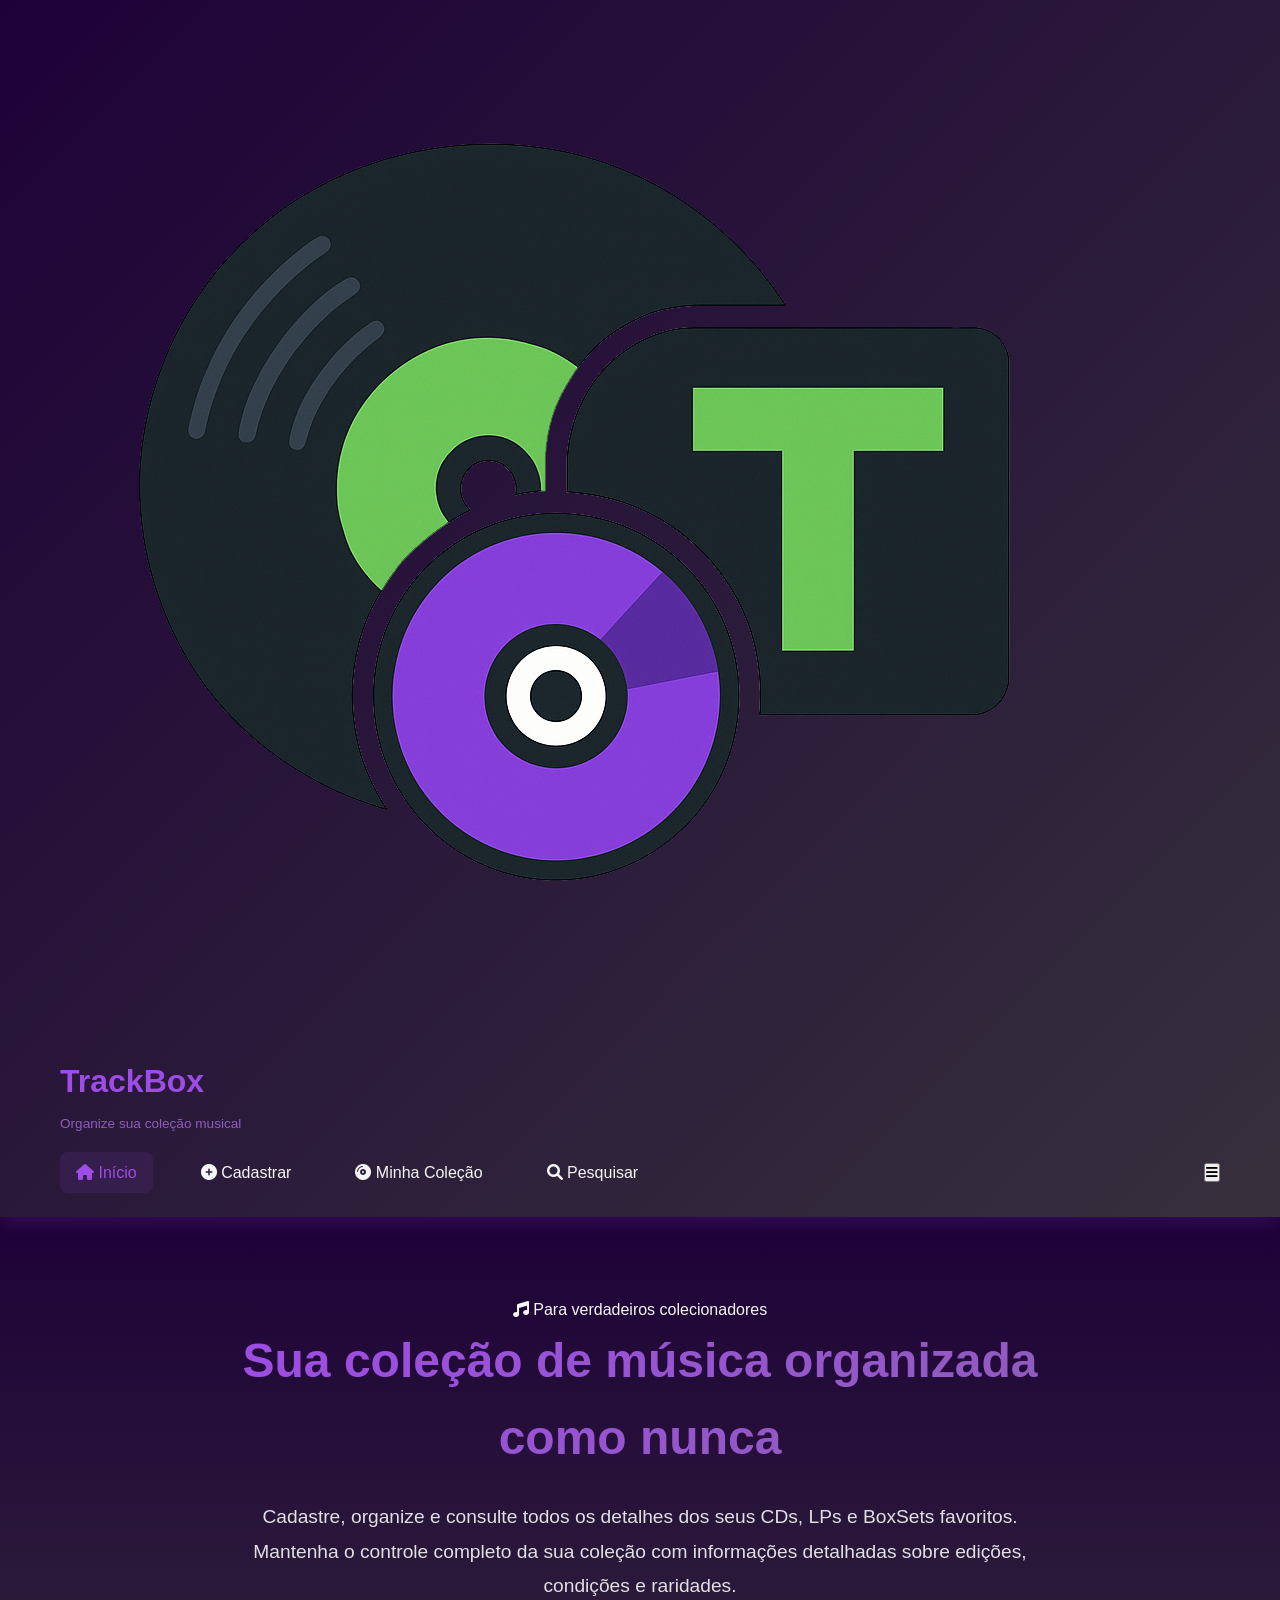
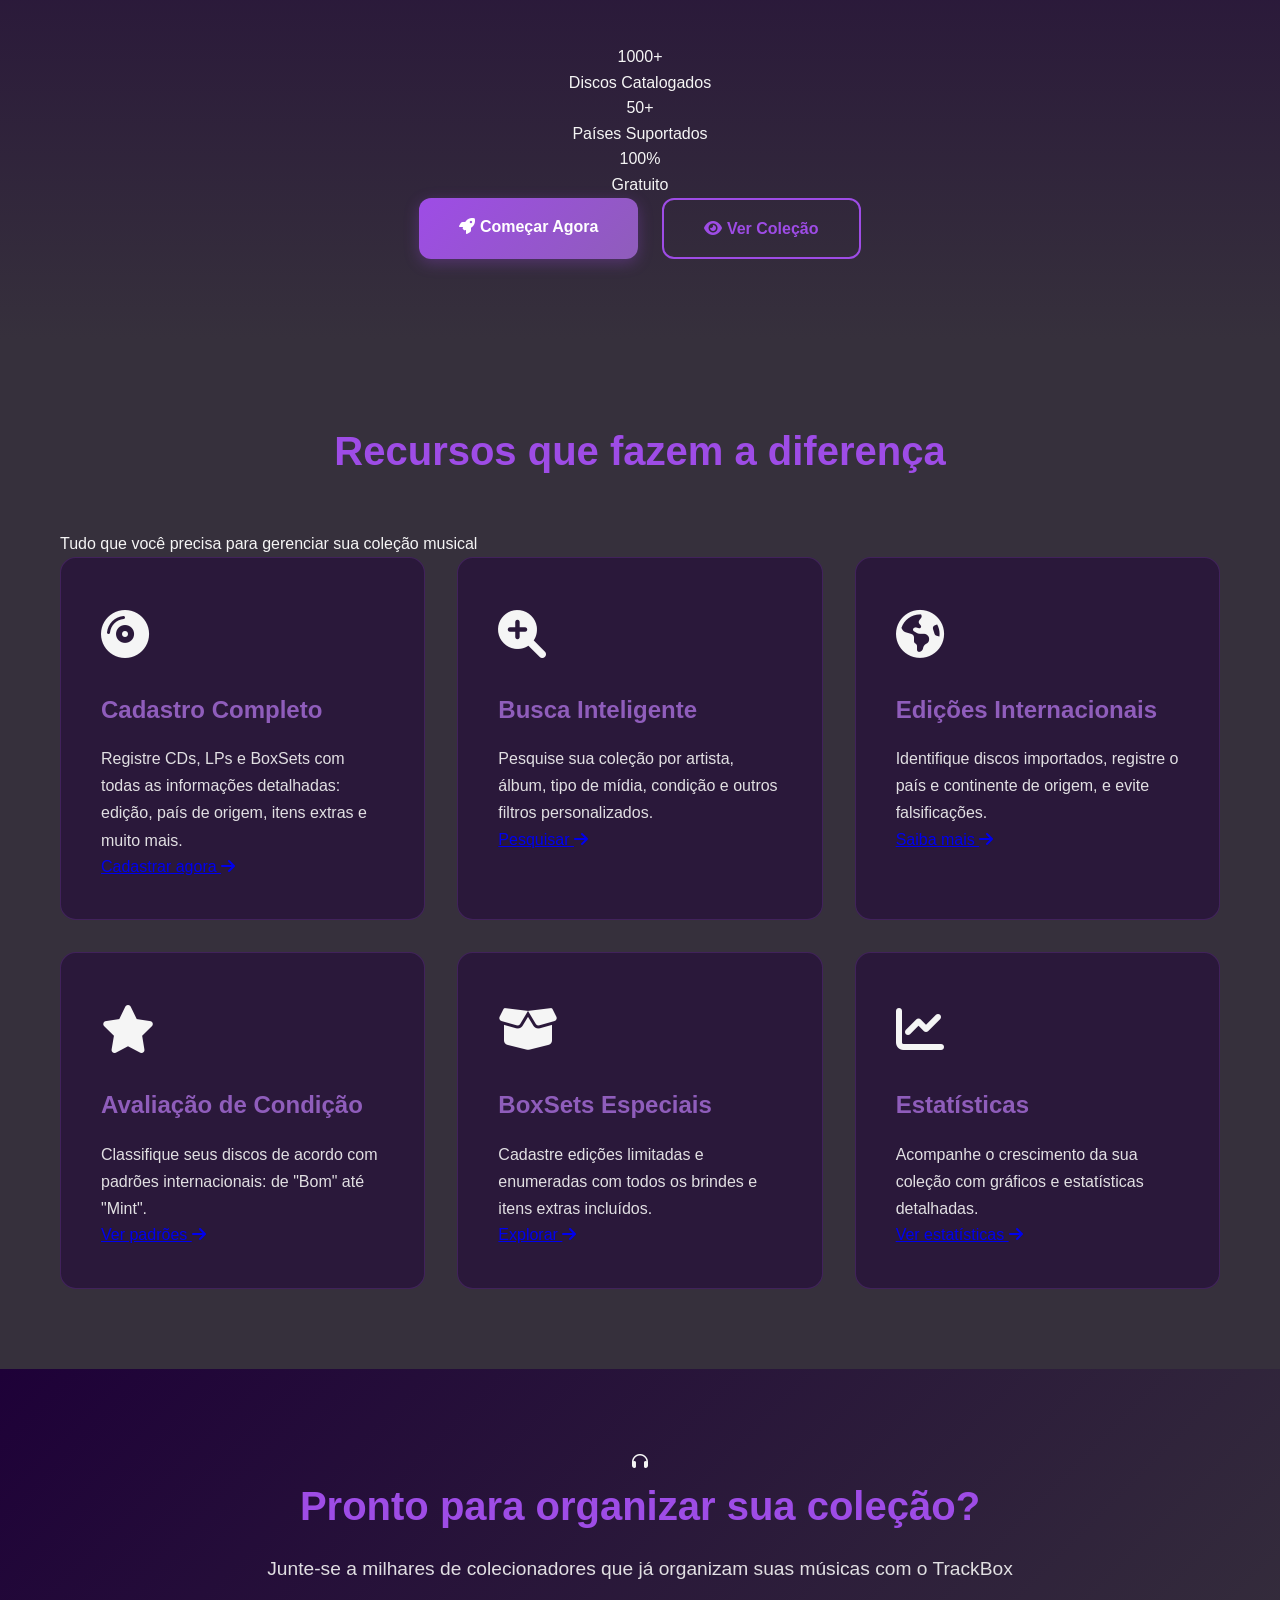
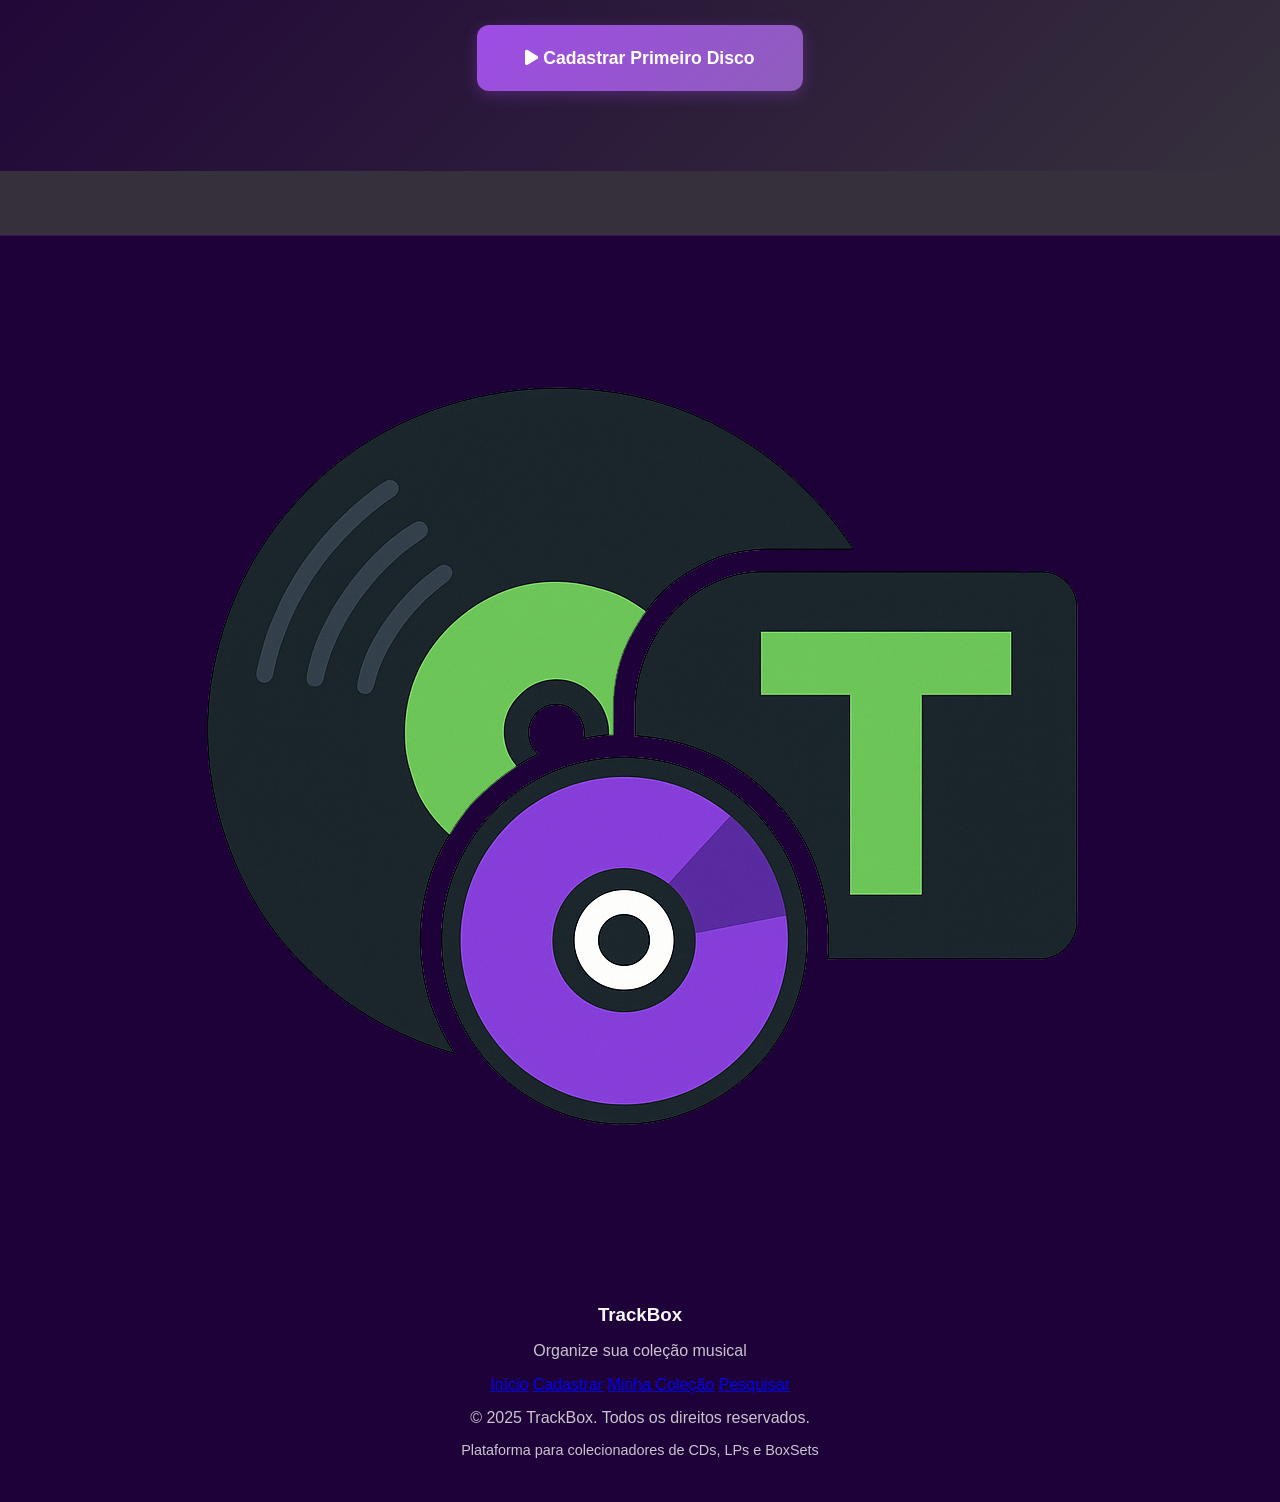
==== commit fe9ebd41: "feat: criar novo desing para o site e aprimora-lo" ====
--- a/index.html
+++ b/index.html
@@ -25,7 +25,7 @@
                     <i class="fas fa-home"></i>
                     <span>Início</span>
                 </a>
-                <a href="register.html" class="nav-link">
+                <a href="register_disk.html" class="nav-link">
                     <i class="fas fa-plus-circle"></i>
                     <span>Cadastrar</span>
                 </a>
--- a/assets/css/style.css
+++ b/assets/css/style.css
@@ -1,4 +1,4 @@
-/* Reset e Configurações Globais */
+        /* Reset e Configurações Globais */
 * {
     margin: 0;
     padding: 0;
@@ -6,43 +6,22 @@
 }
 
 :root {
-    --color-primary: #FF6B35;
-    --color-secondary: #F7931E;
-    --color-accent: #FFD23F;
-    --color-dark: #1A1A1A;
-    --color-darker: #0F0F0F;
-    --color-background: #121212;
-    --color-surface: #1E1E1E;
-    --color-text: #E0E0E0;
-    --color-text-secondary: #B0B0B0;
-    --color-white: #FFFFFF;
-    --color-success: #4CAF50;
-    --color-warning: #FF9800;
-    --color-error: #F44336;
-    
-    --gradient-primary: linear-gradient(135deg, var(--color-primary) 0%, var(--color-secondary) 100%);
-    --gradient-accent: linear-gradient(135deg, var(--color-secondary) 0%, var(--color-accent) 100%);
-    --gradient-dark: linear-gradient(135deg, var(--color-darker) 0%, var(--color-dark) 100%);
-    
-    --shadow-small: 0 2px 8px rgba(0, 0, 0, 0.1);
-    --shadow-medium: 0 4px 16px rgba(0, 0, 0, 0.15);
-    --shadow-large: 0 8px 32px rgba(0, 0, 0, 0.2);
-    --shadow-glow: 0 0 20px rgba(255, 107, 53, 0.3);
-    
-    --transition: all 0.3s cubic-bezier(0.4, 0, 0.2, 1);
-    --transition-fast: all 0.2s cubic-bezier(0.4, 0, 0.2, 1);
-    
-    --border-radius: 12px;
-    --border-radius-large: 20px;
+    --color-primary: #9E4CE6;
+    --color-secondary: #8F5DBB;
+    --color-dark: #1E0138;
+    --color-background: #36303C;
+    --color-text: #5E5566;
+    --color-light: #f5f5f5;
+    --color-white: #ffffff;
+    --transition: all 0.3s ease;
 }
 
 body {
-    font-family: 'Poppins', -apple-system, BlinkMacSystemFont, 'Segoe UI', Roboto, sans-serif;
-    background: var(--color-background);
-    color: var(--color-text);
+    font-family: 'Inter', -apple-system, BlinkMacSystemFont, 'Segoe UI', Roboto, sans-serif;
+    background-color: var(--color-background);
+    color: var(--color-light);
     line-height: 1.6;
     min-height: 100vh;
-    overflow-x: hidden;
 }
 
 .container {
@@ -53,64 +32,47 @@
 
 /* Header */
 .header {
-    background: rgba(18, 18, 18, 0.95);
-    backdrop-filter: blur(20px);
-    padding: 1rem 0;
+    background: linear-gradient(135deg, var(--color-dark) 0%, var(--color-background) 100%);
+    padding: 1.5rem 0;
+    box-shadow: 0 4px 20px rgba(158, 76, 230, 0.2);
     position: sticky;
     top: 0;
     z-index: 1000;
-    border-bottom: 1px solid rgba(255, 107, 53, 0.1);
 }
 
 .header .container {
     display: flex;
     justify-content: space-between;
     align-items: center;
-}
-
-.logo {
-    display: flex;
-    align-items: center;
+    flex-wrap: wrap;
     gap: 1rem;
 }
 
-.logo-img {
-    width: 50px;
-    height: 50px;
-    border-radius: 50%;
-    object-fit: cover;
-    border: 2px solid var(--color-primary);
-}
-
-.logo-text h1 {
-    font-size: 1.8rem;
+.logo h1 {
+    font-size: 2rem;
     font-weight: 700;
-    background: var(--gradient-primary);
-    -webkit-background-clip: text;
-    -webkit-text-fill-color: transparent;
-    background-clip: text;
+    color: var(--color-primary);
+    margin-bottom: 0.2rem;
 }
 
 .tagline {
-    font-size: 0.8rem;
-    color: var(--color-text-secondary);
-    font-weight: 400;
+    font-size: 0.85rem;
+    color: var(--color-secondary);
+    font-weight: 300;
 }
 
 .nav {
     display: flex;
-    gap: 0.5rem;
+    gap: 2rem;
+    flex-wrap: wrap;
 }
 
 .nav-link {
-    display: flex;
-    align-items: center;
-    gap: 0.5rem;
-    color: var(--color-text);
+    color: var(--color-light);
     text-decoration: none;
     font-weight: 500;
-    padding: 0.75rem 1.25rem;
-    border-radius: var(--border-radius);
+    padding: 0.5rem 1rem;
+    border-radius: 8px;
     transition: var(--transition);
     position: relative;
 }
@@ -118,138 +80,26 @@
 .nav-link:hover,
 .nav-link.active {
     color: var(--color-primary);
-    background: rgba(255, 107, 53, 0.1);
-    transform: translateY(-2px);
-}
-
-.nav-link i {
-    font-size: 1rem;
-}
-
-.mobile-menu-btn {
-    display: none;
-    background: none;
-    border: none;
-    color: var(--color-text);
-    font-size: 1.5rem;
-    cursor: pointer;
-    padding: 0.5rem;
-    border-radius: var(--border-radius);
-    transition: var(--transition);
-}
-
-.mobile-menu-btn:hover {
-    color: var(--color-primary);
-    background: rgba(255, 107, 53, 0.1);
+    background: rgba(158, 76, 230, 0.1);
 }
 
 /* Hero Section */
 .hero {
-    position: relative;
-    padding: 6rem 0;
-    min-height: 90vh;
-    display: flex;
-    align-items: center;
-    overflow: hidden;
-}
-
-.hero-background {
-    position: absolute;
-    top: 0;
-    left: 0;
-    width: 100%;
-    height: 100%;
-    z-index: -1;
-}
-
-.vinyl-animation {
-    position: absolute;
-    width: 100%;
-    height: 100%;
-}
-
-.vinyl {
-    position: absolute;
-    width: 200px;
-    height: 200px;
-    border-radius: 50%;
-    background: radial-gradient(circle at center, 
-        var(--color-darker) 0%, 
-        var(--color-dark) 30%, 
-        var(--color-primary) 70%, 
-        var(--color-secondary) 100%);
-    opacity: 0.1;
-    animation: rotate 20s linear infinite;
-}
-
-.vinyl::before {
-    content: '';
-    position: absolute;
-    top: 50%;
-    left: 50%;
-    transform: translate(-50%, -50%);
-    width: 20px;
-    height: 20px;
-    background: var(--color-background);
-    border-radius: 50%;
-}
-
-.vinyl-1 {
-    top: 10%;
-    right: -100px;
-    animation-duration: 25s;
-}
-
-.vinyl-2 {
-    bottom: 20%;
-    left: -100px;
-    animation-duration: 30s;
-    animation-direction: reverse;
-}
-
-.vinyl-3 {
-    top: 50%;
-    right: 10%;
-    width: 150px;
-    height: 150px;
-    animation-duration: 35s;
-}
-
-@keyframes rotate {
-    from { transform: rotate(0deg); }
-    to { transform: rotate(360deg); }
+    padding: 5rem 0;
+    background: linear-gradient(180deg, var(--color-dark) 0%, var(--color-background) 100%);
 }
 
 .hero-content {
     text-align: center;
     max-width: 800px;
     margin: 0 auto;
-    z-index: 1;
-}
-
-.hero-badge {
-    display: inline-flex;
-    align-items: center;
-    gap: 0.5rem;
-    background: rgba(255, 107, 53, 0.1);
-    color: var(--color-primary);
-    padding: 0.5rem 1.5rem;
-    border-radius: 50px;
-    font-size: 0.9rem;
-    font-weight: 500;
-    margin-bottom: 2rem;
-    border: 1px solid rgba(255, 107, 53, 0.2);
 }
 
 .hero-title {
-    font-size: 3.5rem;
-    font-weight: 800;
+    font-size: 3rem;
+    font-weight: 700;
     margin-bottom: 1.5rem;
-    line-height: 1.2;
-}
-
-.highlight {
-    background: var(--gradient-primary);
+    background: linear-gradient(135deg, var(--color-primary) 0%, var(--color-secondary) 100%);
     -webkit-background-clip: text;
     -webkit-text-fill-color: transparent;
     background-clip: text;
@@ -257,39 +107,10 @@
 
 .hero-description {
     font-size: 1.2rem;
-    color: var(--color-text-secondary);
-    margin-bottom: 3rem;
-    line-height: 1.7;
-    max-width: 600px;
-    margin-left: auto;
-    margin-right: auto;
-}
-
-.hero-stats {
-    display: flex;
-    justify-content: center;
-    gap: 3rem;
-    margin-bottom: 3rem;
-    flex-wrap: wrap;
-}
-
-.stat {
-    text-align: center;
-}
-
-.stat-number {
-    font-size: 2.5rem;
-    font-weight: 700;
-    background: var(--gradient-primary);
-    -webkit-background-clip: text;
-    -webkit-text-fill-color: transparent;
-    background-clip: text;
-}
-
-.stat-label {
-    font-size: 0.9rem;
-    color: var(--color-text-secondary);
-    font-weight: 500;
+    color: var(--color-light);
+    margin-bottom: 2.5rem;
+    line-height: 1.8;
+    opacity: 0.9;
 }
 
 .hero-buttons {
@@ -301,45 +122,26 @@
 
 /* Buttons */
 .btn {
-    display: inline-flex;
-    align-items: center;
-    gap: 0.75rem;
-    padding: 1rem 2rem;
-    border-radius: var(--border-radius);
+    padding: 1rem 2.5rem;
+    border-radius: 12px;
     text-decoration: none;
     font-weight: 600;
     font-size: 1rem;
     transition: var(--transition);
+    display: inline-block;
     cursor: pointer;
     border: none;
-    position: relative;
-    overflow: hidden;
-}
-
-.btn::before {
-    content: '';
-    position: absolute;
-    top: 0;
-    left: -100%;
-    width: 100%;
-    height: 100%;
-    background: linear-gradient(90deg, transparent, rgba(255, 255, 255, 0.2), transparent);
-    transition: left 0.5s;
-}
-
-.btn:hover::before {
-    left: 100%;
 }
 
 .btn-primary {
-    background: var(--gradient-primary);
+    background: linear-gradient(135deg, var(--color-primary) 0%, var(--color-secondary) 100%);
     color: var(--color-white);
-    box-shadow: var(--shadow-glow);
+    box-shadow: 0 4px 15px rgba(158, 76, 230, 0.3);
 }
 
 .btn-primary:hover {
-    transform: translateY(-3px);
-    box-shadow: 0 8px 25px rgba(255, 107, 53, 0.4);
+    transform: translateY(-2px);
+    box-shadow: 0 6px 25px rgba(158, 76, 230, 0.5);
 }
 
 .btn-secondary {
@@ -351,263 +153,111 @@
 .btn-secondary:hover {
     background: var(--color-primary);
     color: var(--color-white);
-    transform: translateY(-3px);
 }
 
 .btn-large {
-    padding: 1.25rem 2.5rem;
+    padding: 1.2rem 3rem;
     font-size: 1.1rem;
 }
 
 /* Features Section */
 .features {
-    padding: 6rem 0;
-    background: var(--color-surface);
-}
-
-.section-header {
+    padding: 5rem 0;
+}
+
+.section-title {
     text-align: center;
-    margin-bottom: 4rem;
-}
-
-.section-title {
     font-size: 2.5rem;
     font-weight: 700;
-    margin-bottom: 1rem;
-    background: var(--gradient-primary);
-    -webkit-background-clip: text;
-    -webkit-text-fill-color: transparent;
-    background-clip: text;
-}
-
-.section-subtitle {
-    font-size: 1.1rem;
-    color: var(--color-text-secondary);
-    max-width: 500px;
-    margin: 0 auto;
+    margin-bottom: 3rem;
+    color: var(--color-primary);
 }
 
 .features-grid {
     display: grid;
-    grid-template-columns: repeat(auto-fit, minmax(350px, 1fr));
+    grid-template-columns: repeat(auto-fit, minmax(300px, 1fr));
     gap: 2rem;
 }
 
 .feature-card {
-    background: var(--color-background);
+    background: rgba(30, 1, 56, 0.5);
     padding: 2.5rem;
-    border-radius: var(--border-radius-large);
-    border: 1px solid rgba(255, 107, 53, 0.1);
+    border-radius: 16px;
+    border: 1px solid rgba(158, 76, 230, 0.2);
     transition: var(--transition);
-    position: relative;
-    overflow: hidden;
-}
-
-.feature-card::before {
-    content: '';
-    position: absolute;
-    top: 0;
-    left: 0;
-    width: 100%;
-    height: 2px;
-    background: var(--gradient-primary);
-    transform: scaleX(0);
-    transition: transform 0.3s ease;
-}
-
-.feature-card:hover::before {
-    transform: scaleX(1);
 }
 
 .feature-card:hover {
-    transform: translateY(-8px);
+    transform: translateY(-5px);
     border-color: var(--color-primary);
-    box-shadow: var(--shadow-large);
+    box-shadow: 0 10px 30px rgba(158, 76, 230, 0.3);
 }
 
 .feature-icon {
-    width: 60px;
-    height: 60px;
-    background: var(--gradient-primary);
-    border-radius: var(--border-radius);
-    display: flex;
-    align-items: center;
-    justify-content: center;
-    margin-bottom: 1.5rem;
+    font-size: 3rem;
+    margin-bottom: 1rem;
+}
+
+.feature-card h3 {
     font-size: 1.5rem;
-    color: var(--color-white);
-}
-
-.feature-card h3 {
-    font-size: 1.4rem;
     margin-bottom: 1rem;
-    color: var(--color-text);
-    font-weight: 600;
+    color: var(--color-secondary);
 }
 
 .feature-card p {
-    color: var(--color-text-secondary);
+    color: var(--color-light);
+    opacity: 0.9;
     line-height: 1.7;
-    margin-bottom: 1.5rem;
-}
-
-.feature-link a {
-    color: var(--color-primary);
-    text-decoration: none;
-    font-weight: 500;
-    display: inline-flex;
-    align-items: center;
-    gap: 0.5rem;
-    transition: var(--transition);
-}
-
-.feature-link a:hover {
-    gap: 1rem;
 }
 
 /* CTA Section */
 .cta {
-    padding: 6rem 0;
-    background: var(--gradient-dark);
-    position: relative;
-    overflow: hidden;
-}
-
-.cta::before {
-    content: '';
-    position: absolute;
-    top: 0;
-    left: 0;
-    width: 100%;
-    height: 100%;
-    background: url('data:image/svg+xml,<svg xmlns="http://www.w3.org/2000/svg" viewBox="0 0 100 100"><defs><pattern id="grain" width="100" height="100" patternUnits="userSpaceOnUse"><circle cx="25" cy="25" r="1" fill="%23FF6B35" opacity="0.1"/><circle cx="75" cy="75" r="1" fill="%23F7931E" opacity="0.1"/></pattern></defs><rect width="100" height="100" fill="url(%23grain)"/></svg>');
-    opacity: 0.3;
-}
-
-.cta-content {
+    padding: 5rem 0;
     text-align: center;
-    position: relative;
-    z-index: 1;
-}
-
-.cta-icon {
-    width: 80px;
-    height: 80px;
-    background: var(--gradient-primary);
-    border-radius: 50%;
-    display: flex;
-    align-items: center;
-    justify-content: center;
-    margin: 0 auto 2rem;
-    font-size: 2rem;
-    color: var(--color-white);
-    animation: pulse 2s infinite;
-}
-
-@keyframes pulse {
-    0%, 100% { transform: scale(1); }
-    50% { transform: scale(1.05); }
+    background: linear-gradient(135deg, var(--color-dark) 0%, var(--color-background) 100%);
 }
 
 .cta-title {
     font-size: 2.5rem;
     margin-bottom: 1rem;
-    font-weight: 700;
-    color: var(--color-text);
+    color: var(--color-primary);
 }
 
 .cta-description {
     font-size: 1.2rem;
     margin-bottom: 2.5rem;
-    color: var(--color-text-secondary);
-    max-width: 500px;
-    margin-left: auto;
-    margin-right: auto;
+    color: var(--color-light);
+    opacity: 0.9;
 }
 
 /* Footer */
 .footer {
-    background: var(--color-darker);
-    padding: 3rem 0 1rem;
-    border-top: 1px solid rgba(255, 107, 53, 0.1);
-}
-
-.footer-content {
-    display: flex;
-    justify-content: space-between;
-    align-items: center;
-    margin-bottom: 2rem;
-    flex-wrap: wrap;
-    gap: 2rem;
-}
-
-.footer-logo {
-    display: flex;
-    align-items: center;
-    gap: 1rem;
-}
-
-.footer-logo-img {
-    width: 40px;
-    height: 40px;
-    border-radius: 50%;
-    object-fit: cover;
-}
-
-.footer-logo h3 {
-    color: var(--color-primary);
-    font-size: 1.2rem;
-    margin-bottom: 0.25rem;
-}
-
-.footer-logo p {
-    color: var(--color-text-secondary);
+    background: var(--color-dark);
+    padding: 2rem 0;
+    text-align: center;
+    margin-top: 4rem;
+    border-top: 1px solid rgba(158, 76, 230, 0.2);
+}
+
+.footer p {
+    color: var(--color-light);
+    opacity: 0.8;
+    margin: 0.5rem 0;
+}
+
+.footer-note {
     font-size: 0.9rem;
-}
-
-.footer-links {
-    display: flex;
-    gap: 2rem;
-    flex-wrap: wrap;
-}
-
-.footer-links a {
-    color: var(--color-text-secondary);
-    text-decoration: none;
-    font-weight: 500;
-    transition: var(--transition);
-}
-
-.footer-links a:hover {
-    color: var(--color-primary);
-}
-
-.footer-bottom {
-    text-align: center;
-    padding-top: 2rem;
-    border-top: 1px solid rgba(255, 107, 53, 0.1);
-}
-
-.footer-bottom p {
-    color: var(--color-text-secondary);
-    margin: 0.5rem 0;
-    font-size: 0.9rem;
-}
-
-.footer-note {
-    color: var(--color-primary);
-    font-weight: 500;
+    color: var(--color-secondary);
 }
 
 /* Form Styles */
 .form-container {
-    background: var(--color-surface);
-    border: 1px solid rgba(255, 107, 53, 0.1);
-    border-radius: var(--border-radius-large);
+    background: rgba(30, 1, 56, 0.5);
+    border: 1px solid rgba(158, 76, 230, 0.2);
+    border-radius: 16px;
     padding: 2.5rem;
     max-width: 800px;
     margin: 2rem auto;
-    box-shadow: var(--shadow-medium);
 }
 
 .form-group {
@@ -617,7 +267,7 @@
 .form-label {
     display: block;
     margin-bottom: 0.5rem;
-    color: var(--color-text);
+    color: var(--color-secondary);
     font-weight: 500;
 }
 
@@ -625,11 +275,11 @@
 .form-select,
 .form-textarea {
     width: 100%;
-    padding: 1rem;
-    background: var(--color-background);
-    border: 1px solid rgba(255, 107, 53, 0.2);
-    border-radius: var(--border-radius);
-    color: var(--color-text);
+    padding: 0.875rem;
+    background: rgba(54, 48, 60, 0.8);
+    border: 1px solid rgba(158, 76, 230, 0.3);
+    border-radius: 8px;
+    color: var(--color-light);
     font-family: inherit;
     font-size: 1rem;
     transition: var(--transition);
@@ -640,12 +290,12 @@
 .form-textarea:focus {
     outline: none;
     border-color: var(--color-primary);
-    box-shadow: 0 0 0 3px rgba(255, 107, 53, 0.1);
+    box-shadow: 0 0 0 3px rgba(158, 76, 230, 0.1);
 }
 
 .form-textarea {
     resize: vertical;
-    min-height: 120px;
+    min-height: 100px;
 }
 
 .form-radio-group {
@@ -659,7 +309,6 @@
     align-items: center;
     gap: 0.5rem;
     cursor: pointer;
-    color: var(--color-text);
 }
 
 .form-radio-label input[type="radio"] {
@@ -668,121 +317,24 @@
 
 /* Responsive */
 @media (max-width: 768px) {
-    .nav {
-        display: none;
-    }
-    
-    .mobile-menu-btn {
-        display: block;
-    }
-    
     .hero-title {
-        font-size: 2.5rem;
+        font-size: 2rem;
     }
     
     .hero-description {
         font-size: 1rem;
     }
     
-    .hero-stats {
-        gap: 2rem;
-    }
-    
-    .stat-number {
-        font-size: 2rem;
-    }
-    
     .features-grid {
         grid-template-columns: 1fr;
     }
     
-    .hero-buttons {
-        flex-direction: column;
-        align-items: center;
+    .nav {
+        gap: 1rem;
     }
     
-    .btn {
-        width: 100%;
-        max-width: 300px;
-        justify-content: center;
-    }
-    
-    .footer-content {
-        flex-direction: column;
-        text-align: center;
-    }
-    
-    .footer-links {
-        justify-content: center;
-    }
-}
-
-@media (max-width: 480px) {
-    .container {
-        padding: 0 15px;
-    }
-    
-    .hero {
-        padding: 4rem 0;
-    }
-    
-    .hero-title {
-        font-size: 2rem;
-    }
-    
-    .section-title {
-        font-size: 2rem;
-    }
-    
-    .cta-title {
-        font-size: 2rem;
-    }
-    
-    .feature-card {
-        padding: 2rem;
-    }
-}
-
-/* Animações adicionais */
-.feature-card {
-    animation: fadeInUp 0.6s ease-out;
-}
-
-.feature-card:nth-child(1) { animation-delay: 0.1s; }
-.feature-card:nth-child(2) { animation-delay: 0.2s; }
-.feature-card:nth-child(3) { animation-delay: 0.3s; }
-.feature-card:nth-child(4) { animation-delay: 0.4s; }
-.feature-card:nth-child(5) { animation-delay: 0.5s; }
-.feature-card:nth-child(6) { animation-delay: 0.6s; }
-
-@keyframes fadeInUp {
-    from {
-        opacity: 0;
-        transform: translateY(30px);
-    }
-    to {
-        opacity: 1;
-        transform: translateY(0);
-    }
-}
-
-/* Scroll suave */
-html {
-    scroll-behavior: smooth;
-}
-
-/* Loading states */
-.loading {
-    opacity: 0.6;
-    pointer-events: none;
-}
-
-/* Hover effects para melhor UX */
-.feature-card:hover .feature-icon {
-    transform: scale(1.1);
-    box-shadow: var(--shadow-glow);
-}
-
-.nav-link:hover i {
-    transform: scale(1.1);
+    .nav-link {
+        padding: 0.4rem 0.8rem;
+        font-size: 0.9rem;
+    }
 }
